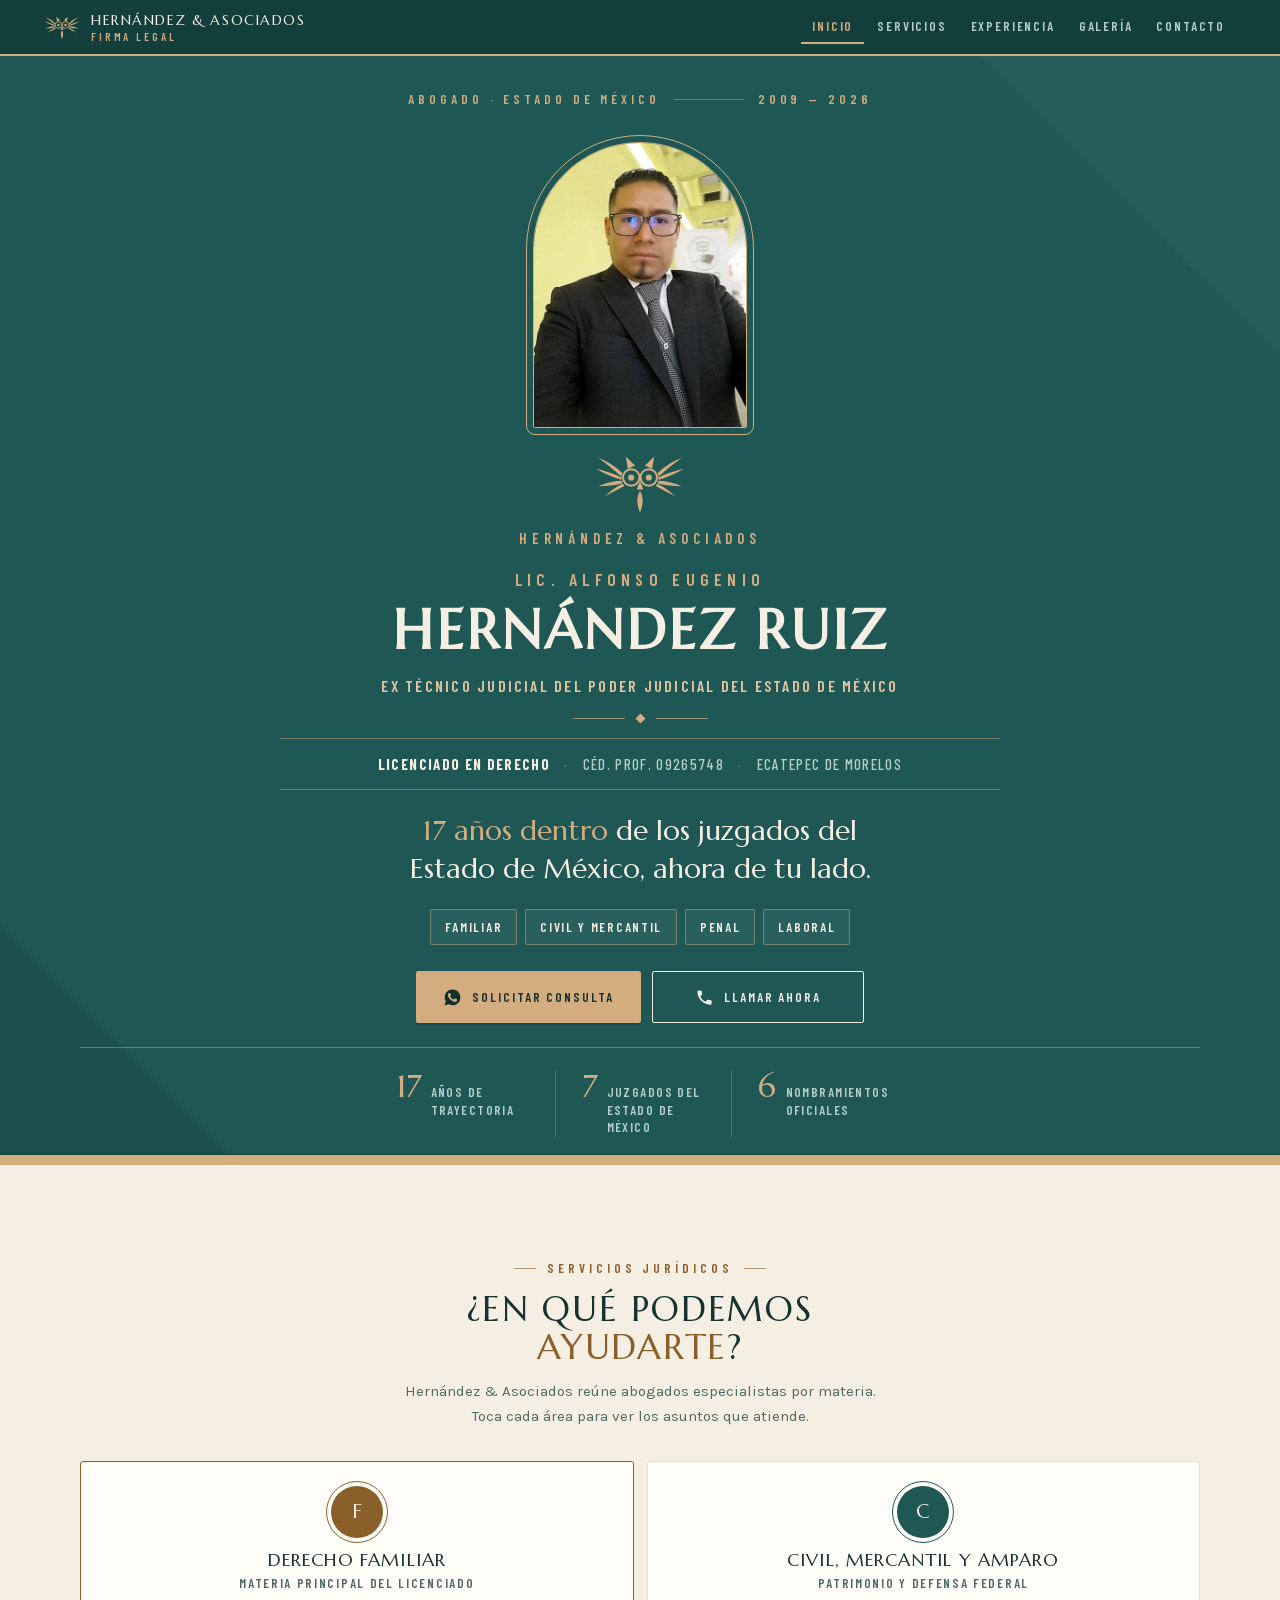
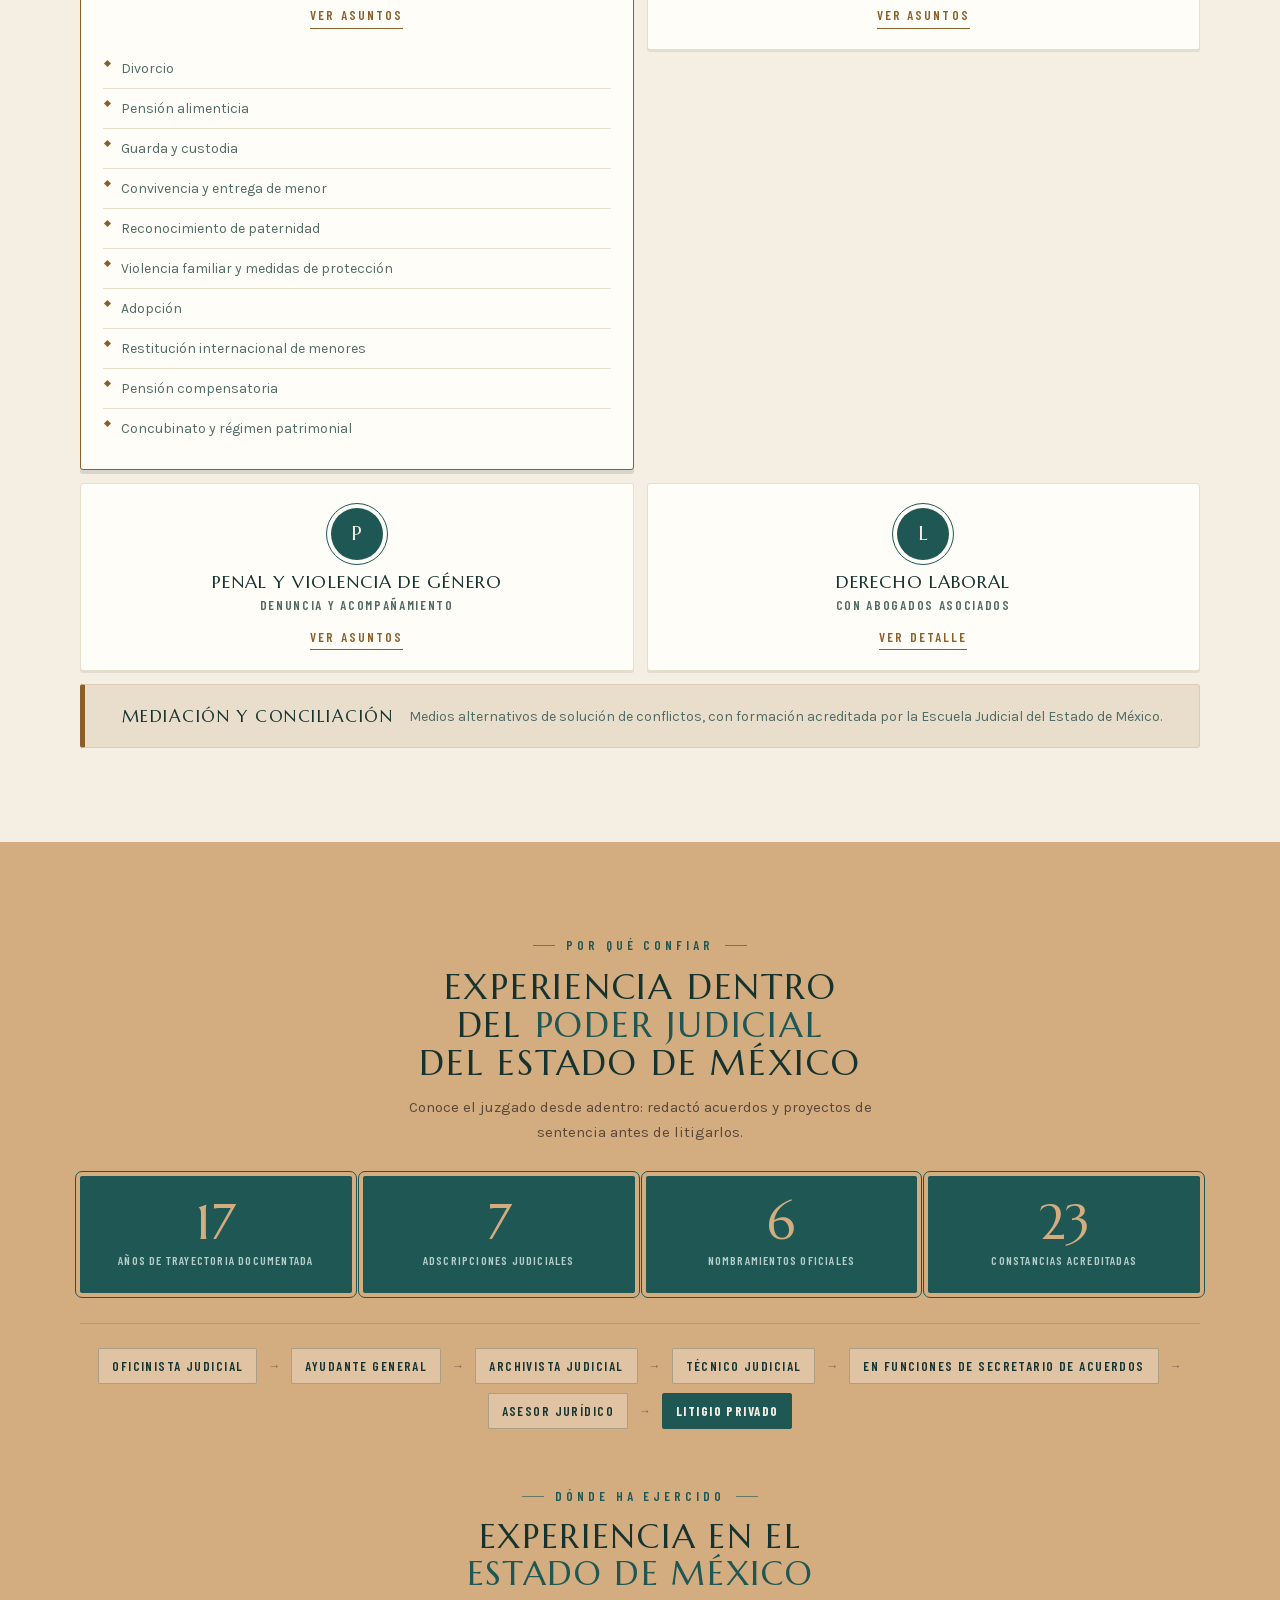
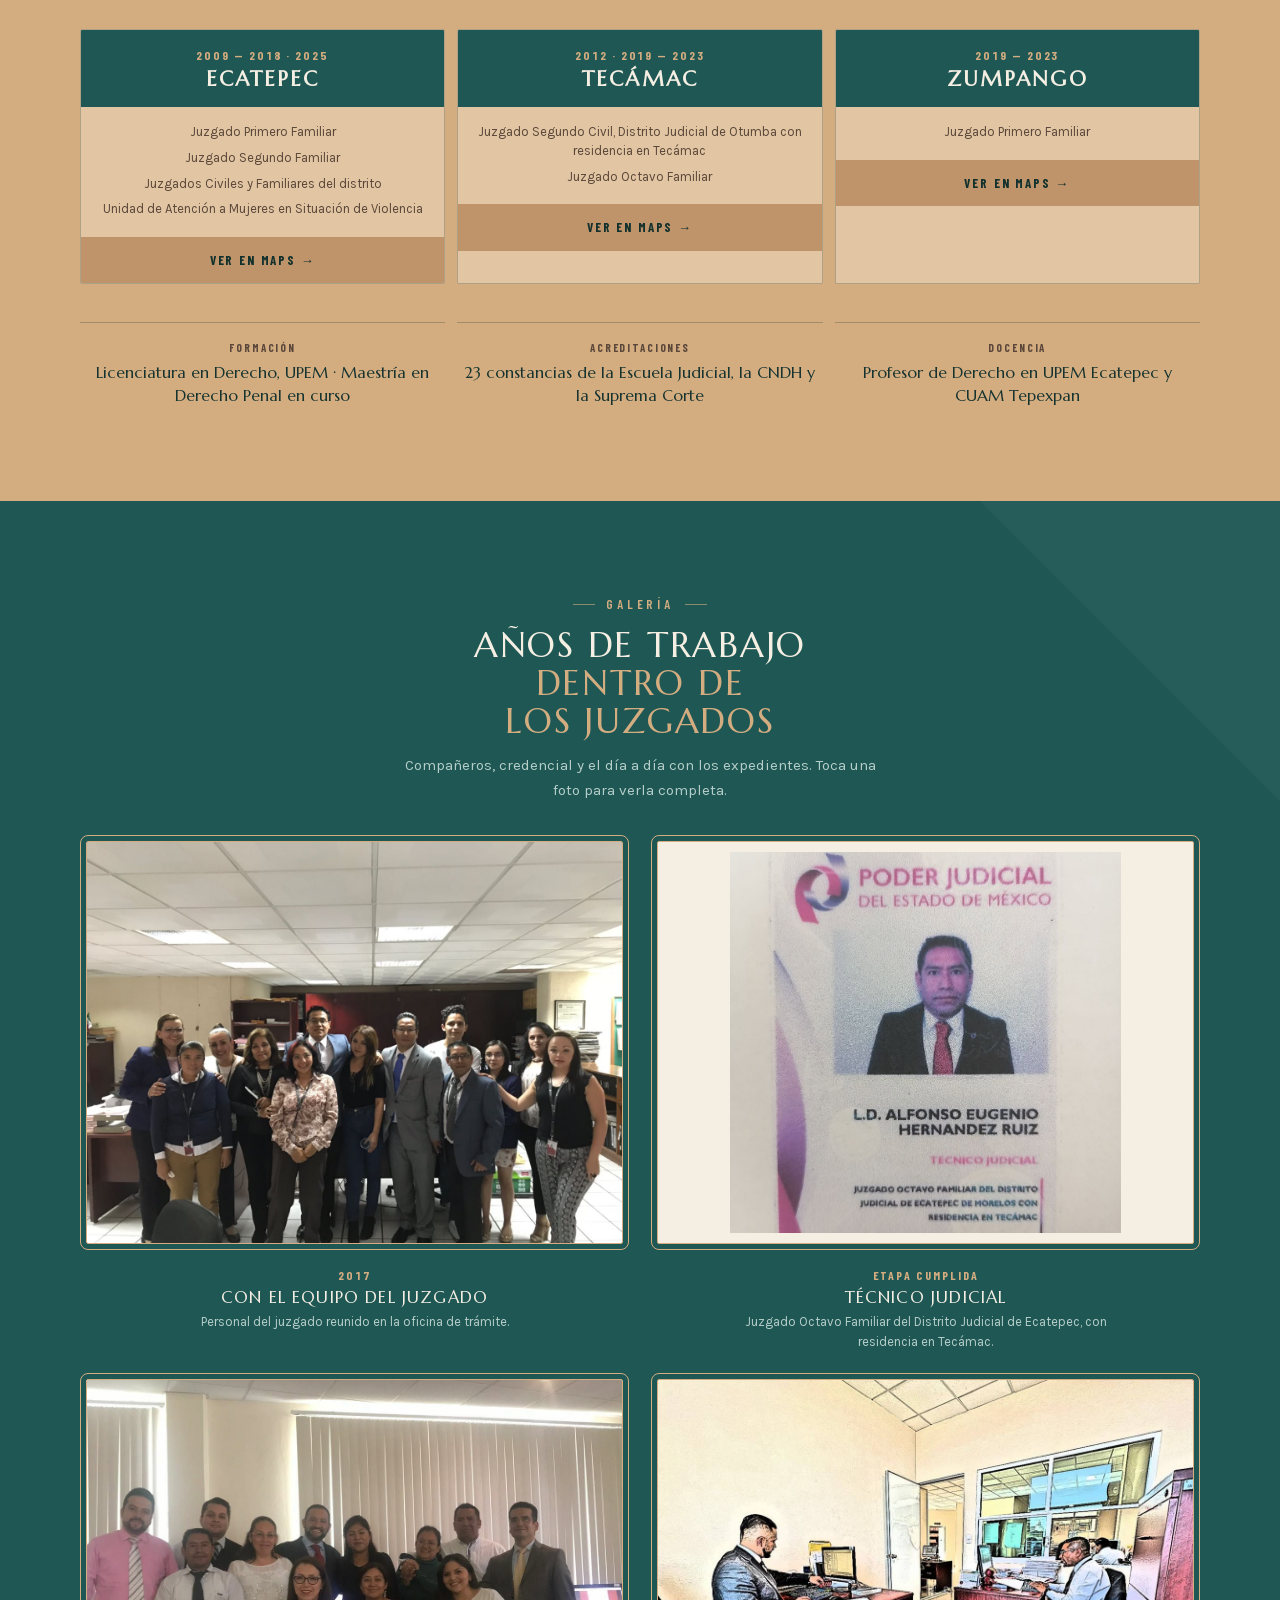
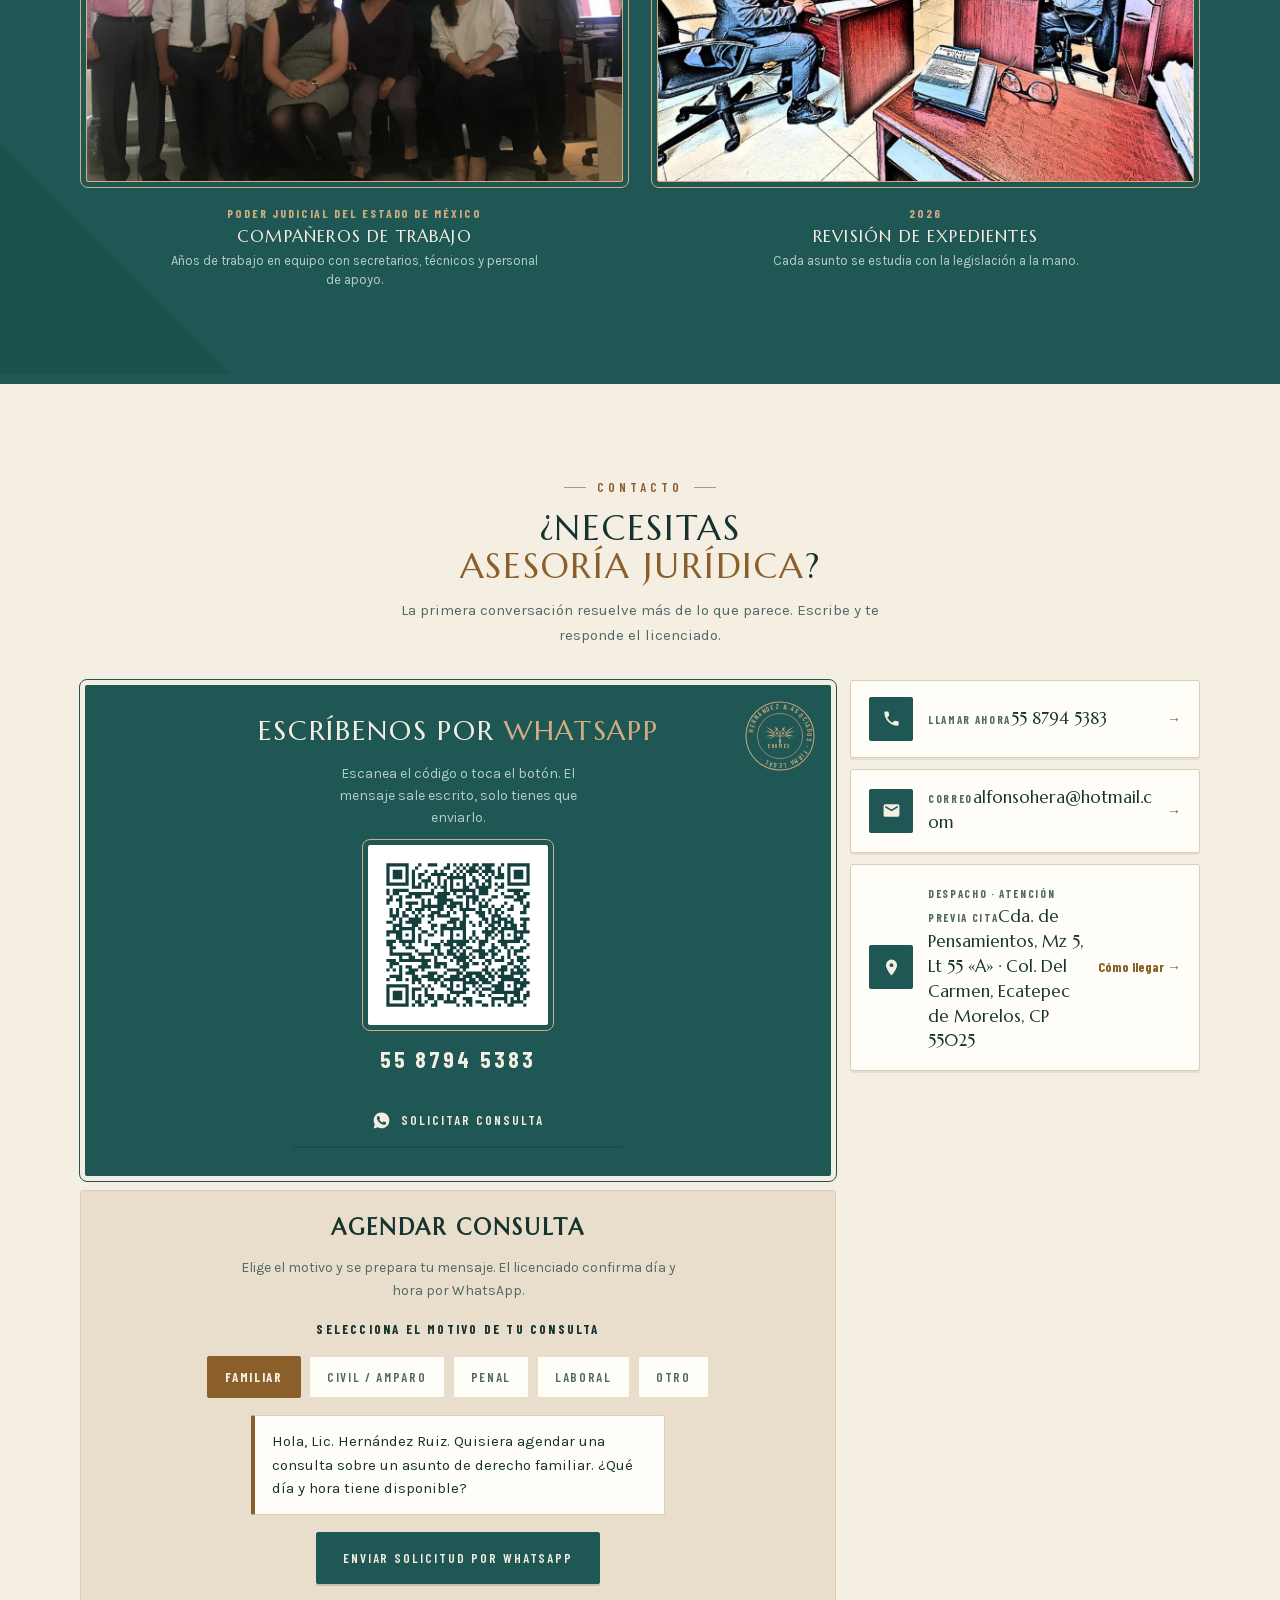
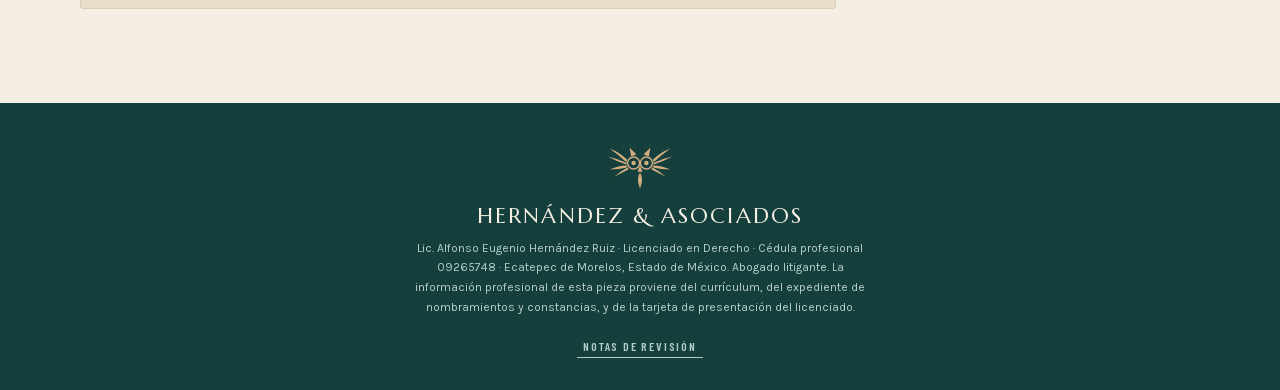
==== index.html @ 7b1c20d2 "Sitio Hernández & Asociados con galería de fotos Co-Authored-By: Claude Opus 5.5 <noreply@anthropic." ====
<!doctype html>
<html lang="es">
<head>
<meta charset="utf-8">
<meta name="viewport" content="width=device-width,initial-scale=1,viewport-fit=cover">
<title>Hernández y Asociados · Firma Legal en Ecatepec, Estado de México</title>
<meta name="description" content="Lic. Alfonso Eugenio Hernández Ruiz, ex técnico judicial del Poder Judicial del Estado de México. 17 años dentro de los juzgados. Derecho familiar, civil, penal y laboral en Ecatepec, Tecámac y Zumpango.">
<link rel="canonical" href="https://hernandezyasociados.pages.dev/">
<meta name="theme-color" content="#143F3C">
<meta name="author" content="Alfonso Eugenio Hernández Ruiz">
<meta name="robots" content="index,follow">

<meta property="og:type" content="website">
<meta property="og:site_name" content="Hernández &amp; Asociados">
<meta property="og:locale" content="es_MX">
<meta property="og:url" content="https://hernandezyasociados.pages.dev/">
<meta property="og:title" content="Hernández y Asociados · Firma Legal en Ecatepec, Estado de México">
<meta property="og:description" content="Lic. Alfonso Eugenio Hernández Ruiz, ex técnico judicial del Poder Judicial del Estado de México. 17 años dentro de los juzgados. Derecho familiar, civil, penal y laboral en Ecatepec, Tecámac y Zumpango.">
<meta property="og:image" content="https://hernandezyasociados.pages.dev/og.jpg">
<meta property="og:image:width" content="1200">
<meta property="og:image:height" content="630">
<meta property="og:image:alt" content="Lic. Alfonso Eugenio Hernández Ruiz — Hernández &amp; Asociados">
<meta name="twitter:card" content="summary_large_image">
<meta name="twitter:title" content="Hernández y Asociados · Firma Legal en Ecatepec, Estado de México">
<meta name="twitter:description" content="Lic. Alfonso Eugenio Hernández Ruiz, ex técnico judicial del Poder Judicial del Estado de México. 17 años dentro de los juzgados. Derecho familiar, civil, penal y laboral en Ecatepec, Tecámac y Zumpango.">
<meta name="twitter:image" content="https://hernandezyasociados.pages.dev/og.jpg">

<link rel="icon" href="favicon.svg" type="image/svg+xml">
<link rel="apple-touch-icon" href="apple-touch-icon.png">

<style>
:root{color-scheme:light;box-sizing:border-box;padding-top:env(safe-area-inset-top,0px);padding-bottom:env(safe-area-inset-bottom,0px)}
html{scroll-padding-top:env(safe-area-inset-top,0px)}
body{margin:0;padding:0;background:#143F3C;color:#F5EEE3}
img{max-width:100%}
[hidden]:not([hidden="until-found"]){display:none!important}
</style>

<script type="application/ld+json">
{
 "@context":"https://schema.org",
 "@type":"LegalService",
 "name":"Hernández & Asociados",
 "alternateName":"Hernández y Asociados Firma Legal",
 "url":"https://hernandezyasociados.pages.dev/",
 "image":"https://hernandezyasociados.pages.dev/og.jpg",
 "description":"Lic. Alfonso Eugenio Hernández Ruiz, ex técnico judicial del Poder Judicial del Estado de México. 17 años dentro de los juzgados. Derecho familiar, civil, penal y laboral en Ecatepec, Tecámac y Zumpango.",
 "telephone":"+525587945383",
 "email":"alfonsohera@hotmail.com",
 "priceRange":"$$",
 "address":{
  "@type":"PostalAddress",
  "streetAddress":"Cda. de Pensamientos, Mz 5, Lt 55 A",
  "addressLocality":"Ecatepec de Morelos",
  "addressRegion":"Estado de México",
  "postalCode":"55025",
  "addressCountry":"MX"
 },
 "areaServed":[
  {"@type":"City","name":"Ecatepec de Morelos"},
  {"@type":"City","name":"Tecámac"},
  {"@type":"City","name":"Zumpango"},
  {"@type":"State","name":"Estado de México"}
 ],
 "knowsAbout":["Derecho familiar","Divorcio","Pensión alimenticia","Guarda y custodia","Violencia familiar","Derecho civil","Amparo","Usucapión","Derecho mercantil","Derecho penal","Derecho laboral","Mediación y conciliación"],
 "founder":{
  "@type":"Person",
  "name":"Alfonso Eugenio Hernández Ruiz",
  "honorificPrefix":"Lic.",
  "jobTitle":"Abogado litigante",
  "identifier":"Cédula profesional 09265748",
  "alumniOf":{"@type":"CollegeOrUniversity","name":"Universidad Privada del Estado de México"}
 }
}
</script>
</head>
<body>
<link rel="stylesheet" href="fonts.css">
<style>
/* ══════════════════════════════════════════════════════════════
   HERNÁNDEZ & ASOCIADOS · FIRMA LEGAL
   Flyer digital — Lic. Alfonso Eugenio Hernández Ruiz

   TEMA PUBLICADO · SELLO
     Papelería: verde firma #1E5754, camello #D3AC80, crema #F5EEE3.
     Marcellus capitular + Barlow Condensed versalitas + Karla lectura.
     Emblema del búho H&A, sello circular, bloques planos, simetría.

   ALTERNATIVA OCULTA · AUREA
     Teal profundo con planos diagonales e hilos de oro, Outfit en
     contraste 200/800. Se abre con ?tema=aurea o desde Notas de revisión.

   Cada .field--* declara sus tokens locales (--on, --rule, --surf,
   --acc, --btn…) y los componentes solo leen esos tokens.
   ══════════════════════════════════════════════════════════════ */

*,*::before,*::after{box-sizing:border-box}
html{scroll-behavior:smooth}
body{margin:0; font-size:16px; line-height:1.55; -webkit-font-smoothing:antialiased; overflow-x:hidden}
h1,h2,h3,h4,p,figure{margin:0}
ul{margin:0; padding:0; list-style:none}
a{color:inherit; text-decoration:none}
button{font:inherit; color:inherit; background:none; border:0; cursor:pointer}
img,svg,canvas{max-width:100%; display:block}
:where(section){scroll-margin-top:78px}
.sprite{position:absolute; width:0; height:0; overflow:hidden}

/* ══ TOKENS · AUREA (alternativa oculta) ═════════════════════ */
:root[data-look="aurea"]{
  --deep:#07242A; --mid:#0C343A; --lift:#10464E;
  --gold:#D9B45C; --gold-hi:#F2D896; --gold-dp:#A17A2C;
  --cream:#F3F7F6; --mute:#9DBDBE;
  --font-d:"Outfit","Helvetica Neue",Arial,sans-serif;
  --font-b:"Outfit","Helvetica Neue",Arial,sans-serif;
  --font-u:"Outfit","Helvetica Neue",Arial,sans-serif;
  --h-case:none; --h-track:-.022em; --h-weight:200; --h-lh:.98;
  --k-track:.24em; --k-weight:600; --k-size:.6875rem;
  --btn-case:none; --btn-track:.01em; --btn-weight:600; --btn-r:999px; --btn-pad:15px 24px;
  --r:4px; --r-lg:6px; --align:start; --ai:flex-start;
  background:#07242A;
}
/* ══ TOKENS · SELLO (publicado) ══════════════════════════════ */
:root[data-look="sello"]{
  --deep:#143F3C; --mid:#1E5754; --lift:#27655F;
  --camel:#D3AC80; --camel-dp:#C0946A; --camel-lt:#E2C6A3;
  --cream:#F5EEE3; --cream-2:#E9DECB; --cream-3:#DCCDB3;
  --ink:#16332F; --ink-2:#4F6A64; --ink-3:#7E948E;
  --gold:#B8894F; --gold-ink:#8A5F2A; --mute:#B6CEC9;
  --font-d:"Marcellus",Georgia,serif;
  --font-b:"Karla","Helvetica Neue",Arial,sans-serif;
  --font-u:"Barlow Condensed","Helvetica Neue",Arial,sans-serif;
  --h-case:uppercase; --h-track:.05em; --h-weight:400; --h-lh:1.08;
  --k-track:.3em; --k-weight:600; --k-size:.8125rem;
  --btn-case:uppercase; --btn-track:.15em; --btn-weight:600; --btn-r:2px; --btn-pad:15px 26px;
  --r:2px; --r-lg:3px; --align:center; --ai:center;
  background:#143F3C;
}
body{font-family:var(--font-b); background:transparent}

/* ══ CAMPOS ══════════════════════════════════════════════════ */
.field{position:relative; padding-inline:var(--pad,22px); overflow:hidden; background:var(--bg); color:var(--on)}
@media (min-width:760px){ .field{--pad:44px} }
.wrap{width:100%; max-width:1120px; margin-inline:auto; position:relative; z-index:2}

[data-look="aurea"] .field--hero,[data-look="aurea"] .field--exp{--bg:var(--mid); --on:var(--cream); --on-2:var(--mute); --rule:rgba(217,180,92,.32); --rule-2:rgba(243,247,246,.13); --surf:rgba(255,255,255,.05); --surf-2:rgba(255,255,255,.08); --acc:var(--gold); --acc-on:var(--deep); --btn:var(--gold); --btn-on:var(--deep)}
[data-look="aurea"] .field--svc,[data-look="aurea"] .field--ct{--bg:var(--deep); --on:var(--cream); --on-2:var(--mute); --rule:rgba(217,180,92,.28); --rule-2:rgba(243,247,246,.12); --surf:rgba(255,255,255,.045); --surf-2:rgba(255,255,255,.075); --acc:var(--gold); --acc-on:var(--deep); --btn:var(--gold); --btn-on:var(--deep)}
[data-look="aurea"] .field--foot{--bg:#061E23; --on:var(--cream); --on-2:var(--mute); --rule:rgba(217,180,92,.24); --rule-2:rgba(243,247,246,.1); --surf:rgba(255,255,255,.04); --surf-2:rgba(255,255,255,.07); --acc:var(--gold); --acc-on:var(--deep); --btn:var(--gold); --btn-on:var(--deep)}

[data-look="sello"] .field--hero{--bg:var(--mid); --on:var(--cream); --on-2:var(--mute); --rule:rgba(211,172,128,.46); --rule-2:rgba(245,238,227,.2); --surf:rgba(255,255,255,.055); --surf-2:rgba(255,255,255,.09); --acc:var(--camel); --acc-on:var(--deep); --btn:var(--camel); --btn-on:#12312D}
[data-look="sello"] .field--svc,[data-look="sello"] .field--ct{--bg:var(--cream); --on:var(--ink); --on-2:var(--ink-2); --rule:var(--cream-3); --rule-2:var(--cream-2); --surf:#FFFDF8; --surf-2:var(--cream-2); --acc:var(--gold-ink); --acc-on:var(--cream); --btn:var(--mid); --btn-on:var(--cream)}
[data-look="sello"] .field--exp{--bg:var(--camel); --on:var(--ink); --on-2:#5A473A; --rule:rgba(22,51,47,.26); --rule-2:rgba(22,51,47,.16); --surf:var(--mid); --surf-2:var(--camel-lt); --acc:var(--mid); --acc-on:var(--cream); --btn:var(--mid); --btn-on:var(--cream)}
[data-look="sello"] .field--foot{--bg:var(--deep); --on:var(--cream); --on-2:var(--mute); --rule:rgba(211,172,128,.36); --rule-2:rgba(245,238,227,.16); --surf:rgba(255,255,255,.05); --surf-2:rgba(255,255,255,.08); --acc:var(--camel); --acc-on:var(--deep); --btn:var(--camel); --btn-on:#12312D}

/* ══ DECORACIÓN ══════════════════════════════════════════════ */
.deco{position:absolute; inset:0; pointer-events:none; z-index:1; overflow:hidden}
[data-look="sello"] .deco--aurea{display:none}
[data-look="aurea"] .deco--sello{display:none}
.deco--aurea .plane{position:absolute; top:-30%; bottom:-30%; transform:skewX(-20deg)}
.deco--aurea .p1{left:-16%; width:46%; background:linear-gradient(120deg,rgba(255,255,255,.055),rgba(255,255,255,0))}
.deco--aurea .p2{left:12%; width:30%; background:linear-gradient(120deg,rgba(0,0,0,.2),rgba(0,0,0,0))}
.deco--aurea .p3{right:-22%; width:40%; background:radial-gradient(60% 60% at 50% 30%,rgba(22,88,95,.55),transparent 70%)}
.deco--aurea .th{position:absolute; top:-30%; bottom:-30%; transform:skewX(-20deg)}
.deco--aurea .t1{left:4%;  width:1px;   background:linear-gradient(180deg,transparent,var(--gold) 28%,var(--gold-hi) 52%,transparent 92%); opacity:.85}
.deco--aurea .t2{left:11%; width:2.5px; background:linear-gradient(180deg,transparent,var(--gold-dp) 20%,var(--gold-hi) 55%,transparent 95%); opacity:.9}
.deco--aurea .t3{left:19%; width:1px;   background:linear-gradient(180deg,transparent,var(--gold) 40%,transparent); opacity:.5}
.deco--aurea .t4{left:31%; width:2px;   background:linear-gradient(180deg,transparent 10%,var(--gold-hi) 48%,var(--gold-dp) 70%,transparent); opacity:.75}
.deco--aurea .t5{left:47%; width:1px;   background:linear-gradient(180deg,transparent 20%,var(--gold) 60%,transparent); opacity:.4}
.deco--aurea .t6{left:63%; width:1.5px; background:linear-gradient(180deg,transparent 5%,var(--gold-hi) 45%,transparent 85%); opacity:.55}
@media (max-width:759px){ .deco--aurea .t5,.deco--aurea .t6{display:none} }
.deco--sello .band{position:absolute; left:0; right:0; bottom:0; height:10px; background:var(--camel)}
.deco--sello .band-2{position:absolute; left:0; right:0; bottom:10px; height:2px; background:rgba(0,0,0,.13)}
.deco--sello .corner{position:absolute; top:0; right:0; width:38%; max-width:300px; aspect-ratio:1; background:rgba(255,255,255,.035); clip-path:polygon(100% 0,100% 100%,0 0)}
.deco--sello .corner-l{position:absolute; bottom:10px; left:0; width:30%; max-width:230px; aspect-ratio:1; background:rgba(0,0,0,.07); clip-path:polygon(0 100%,100% 100%,0 0)}

/* ══ TIPOGRAFÍA ══════════════════════════════════════════════ */
.kicker{font-family:var(--font-u); font-size:var(--k-size); font-weight:var(--k-weight); letter-spacing:var(--k-track); text-transform:uppercase; color:var(--acc); font-variant-numeric:tabular-nums; line-height:1.4}
.num{font-variant-numeric:tabular-nums}
.body{font-size:.9375rem; line-height:1.66; color:var(--on-2)}

/* ══ NAV ═════════════════════════════════════════════════════ */
.nav{position:sticky; top:env(safe-area-inset-top,0px); z-index:70; display:flex; align-items:center; gap:12px; padding:9px 16px; backdrop-filter:blur(18px) saturate(150%)}
@media (min-width:760px){ .nav{padding:10px 44px} }
[data-look="aurea"] .nav{background:rgba(7,36,42,.86); border-bottom:1px solid rgba(217,180,92,.26); color:var(--cream)}
[data-look="sello"] .nav{background:rgba(20,63,60,.94); border-bottom:2px solid var(--camel); color:var(--cream)}
.brand{display:flex; align-items:center; gap:11px; min-width:0; flex:0 0 auto}
.brand .sig{width:36px; height:26px; flex:0 0 auto}
.brand .sig svg{width:100%; height:100%; fill:currentColor}
[data-look="aurea"] .brand .sig{color:var(--gold)}
[data-look="sello"] .brand .sig{color:var(--camel)}
.brand .wd{display:flex; flex-direction:column; line-height:1; min-width:0}
.brand .w1,.brand .w2{white-space:nowrap}
.brand .w2{margin-top:4px}
[data-look="aurea"] .brand .w1{font-family:var(--font-d); font-weight:800; font-size:.8125rem; letter-spacing:.13em; text-transform:uppercase; color:var(--cream)}
[data-look="aurea"] .brand .w2{font-family:"Cormorant Garamond",Georgia,serif; font-size:.75rem; letter-spacing:.3em; text-transform:uppercase; color:var(--gold)}
[data-look="sello"] .brand .w1{font-family:var(--font-d); font-size:.875rem; letter-spacing:.11em; text-transform:uppercase; color:var(--cream)}
[data-look="sello"] .brand .w2{font-family:var(--font-u); font-weight:600; font-size:.6875rem; letter-spacing:.26em; text-transform:uppercase; color:var(--camel)}
.navlinks{display:flex; gap:2px; margin-left:auto; overflow-x:auto; scrollbar-width:none}
.navlinks::-webkit-scrollbar{display:none}
.navlinks a{flex:0 0 auto; padding:6px 11px; white-space:nowrap; transition:.2s}
[data-look="aurea"] .navlinks a{font-size:.75rem; font-weight:500; letter-spacing:.04em; border-radius:999px; color:var(--mute)}
[data-look="aurea"] .navlinks a[aria-current="true"]{background:rgba(217,180,92,.16); color:var(--gold)}
[data-look="sello"] .navlinks a{font-family:var(--font-u); font-size:.8125rem; font-weight:600; letter-spacing:.14em; text-transform:uppercase; color:var(--mute); border-bottom:2px solid transparent}
[data-look="sello"] .navlinks a[aria-current="true"]{color:var(--camel); border-bottom-color:var(--camel)}
@media (max-width:659px){ .navlinks{display:none} }

/* ══ BOTONES ═════════════════════════════════════════════════ */
.cta{display:inline-flex; align-items:center; justify-content:center; gap:10px; font-family:var(--font-u); font-size:.875rem; font-weight:var(--btn-weight); letter-spacing:var(--btn-track); text-transform:var(--btn-case); padding:var(--btn-pad); border-radius:var(--btn-r); background:var(--btn); color:var(--btn-on); border:1px solid var(--btn); transition:transform .16s cubic-bezier(.2,.7,.3,1), filter .2s, box-shadow .2s, background .2s, color .2s}
[data-look="aurea"] .cta{background:linear-gradient(105deg,var(--gold-dp),var(--gold) 38%,var(--gold-hi) 62%,var(--gold) 100%); border-color:transparent; box-shadow:0 12px 30px -16px rgba(217,180,92,.85); font-size:.9375rem}
[data-look="aurea"] .cta:hover{filter:brightness(1.07); transform:translateY(-2px)}
[data-look="sello"] .cta{box-shadow:0 2px 0 0 rgba(0,0,0,.14); font-size:.8125rem}
[data-look="sello"] .cta:hover{transform:translateY(-2px); box-shadow:0 6px 0 -1px rgba(0,0,0,.18)}
.cta:active{transform:translateY(0)}
.cta svg{width:19px; height:19px; fill:currentColor; flex:0 0 auto}
.cta--line{background:transparent; color:var(--on); border-color:var(--rule)}
[data-look="aurea"] .cta--line{box-shadow:none; border-color:rgba(217,180,92,.55)}
[data-look="aurea"] .cta--line:hover{background:rgba(217,180,92,.12); border-color:var(--gold); color:var(--gold-hi); filter:none}
[data-look="sello"] .cta--line{box-shadow:none; border-color:var(--on); color:var(--on)}
[data-look="sello"] .cta--line:hover{background:var(--on); color:var(--bg); box-shadow:none}
.cta--wide{width:100%}

/* ══ HERO ════════════════════════════════════════════════════ */
.hero{padding-block:34px 0; min-height:min(90svh,900px); display:flex; flex-direction:column}
.hero .wrap{display:flex; flex-direction:column; gap:24px; flex:1}
.hero-top{display:flex; align-items:center; gap:14px}
.hero-top .rule{flex:1; height:1px; background:var(--rule)}
[data-look="sello"] .hero-top{justify-content:center}
[data-look="sello"] .hero-top .rule{max-width:70px}

.hero-main{display:grid; gap:28px; align-items:center; animation:rise .6s cubic-bezier(.2,.7,.3,1) both}
@keyframes rise{from{transform:translateY(18px)}to{transform:none}}
[data-look="aurea"] .hero-main{text-align:left}
@media (min-width:920px){ [data-look="aurea"] .hero-main{grid-template-columns:minmax(0,1.2fr) 290px; gap:56px} }
[data-look="sello"] .hero-main{text-align:center; justify-items:center; max-width:720px; margin-inline:auto; gap:0}
[data-look="sello"] .hero-id{order:2}
[data-look="sello"] .photo{order:1}

/* emblema del búho */
.mark{display:flex; align-items:center; justify-content:var(--align); gap:12px}
.mark .owl{color:var(--acc)}
[data-look="aurea"] .mark .owl svg{width:74px}
[data-look="sello"] .mark .owl svg{width:88px}
.mark .owl svg{height:auto; fill:currentColor}
.mark .ln{width:40px; height:1px; background:linear-gradient(90deg,transparent,var(--acc))}
[data-look="sello"] .mark .ln{display:none}

.firmline{font-family:var(--font-u); font-weight:600; text-transform:uppercase; color:var(--acc); margin-top:12px; text-align:var(--align)}
[data-look="aurea"] .firmline{font-size:.75rem; letter-spacing:.26em}
[data-look="sello"] .firmline{font-size:.9375rem; letter-spacing:.32em}

h1{margin:0}
h1 .n1,h1 .n2{display:block}
[data-look="aurea"] h1{font-family:var(--font-d); line-height:.92; margin-top:14px}
[data-look="aurea"] h1 .n1{font-weight:200; font-size:clamp(1.9rem,7.4vw,3rem); letter-spacing:-.01em; color:var(--cream)}
[data-look="aurea"] h1 .n2{font-weight:800; font-size:clamp(2.4rem,10.2vw,4.4rem); letter-spacing:-.028em; text-transform:uppercase; color:var(--gold); margin-top:2px}
[data-look="sello"] h1{margin-top:16px}
[data-look="sello"] h1 .n1{font-family:var(--font-u); font-weight:600; font-size:clamp(.9rem,3.4vw,1.1rem); letter-spacing:.3em; text-transform:uppercase; color:var(--camel)}
[data-look="sello"] h1 .n2{font-family:var(--font-d); font-size:clamp(1.95rem,8vw,3.4rem); letter-spacing:.055em; text-transform:uppercase; line-height:1.06; color:var(--cream); margin-top:9px}

.rank{font-family:var(--font-u); color:var(--on); margin-top:14px; text-wrap:balance}
[data-look="aurea"] .rank{font-size:.9375rem; font-weight:400; letter-spacing:.02em; color:var(--mute)}
[data-look="sello"] .rank{font-size:1rem; font-weight:600; letter-spacing:.14em; text-transform:uppercase; color:var(--camel-lt)}

.ornament{display:none}
[data-look="sello"] .ornament{display:flex; align-items:center; justify-content:center; gap:12px; margin-top:16px; color:var(--camel)}
[data-look="sello"] .ornament .ln{width:52px; height:1px; background:currentColor; opacity:.7}
[data-look="sello"] .ornament .dm{width:7px; height:7px; background:currentColor; transform:rotate(45deg)}

.idline{display:flex; flex-wrap:wrap; align-items:center; gap:7px 14px; margin-top:16px; padding-top:14px; border-top:1px solid var(--rule-2); font-size:.875rem; color:var(--on-2); justify-content:var(--ai)}
[data-look="sello"] .idline{font-family:var(--font-u); font-size:.9375rem; letter-spacing:.09em; text-transform:uppercase; border-top-color:var(--rule); border-bottom:1px solid var(--rule); padding-bottom:13px}
.idline b{color:var(--on); font-weight:700}
.idline .sep{opacity:.45}

.claim{margin-top:22px; text-wrap:balance}
[data-look="aurea"] .claim{font-family:var(--font-d); font-weight:200; font-size:clamp(1.45rem,5.4vw,2.15rem); line-height:1.22; color:var(--cream)}
[data-look="aurea"] .claim .hi{font-family:"Cormorant Garamond",Georgia,serif; font-style:italic; font-weight:500; color:var(--gold-hi)}
[data-look="sello"] .claim{font-family:var(--font-d); font-size:clamp(1.25rem,4.7vw,1.75rem); line-height:1.38; color:var(--cream)}
[data-look="sello"] .claim .hi{color:var(--camel)}

.areas{display:flex; flex-wrap:wrap; gap:8px; margin-top:20px; justify-content:var(--ai)}
.areas span{font-family:var(--font-u); font-size:.8125rem; padding:7px 14px; color:var(--on)}
[data-look="aurea"] .areas span{border:1px solid var(--rule); border-radius:999px}
[data-look="sello"] .areas span{border:1px solid var(--rule); border-radius:2px; font-weight:600; letter-spacing:.13em; text-transform:uppercase; background:rgba(255,255,255,.05)}
.hero-cta{display:flex; flex-wrap:wrap; gap:11px; margin-top:26px; justify-content:var(--ai)}
.hero-cta .cta{flex:1 1 215px}
[data-look="sello"] .hero-cta .cta{flex:0 1 auto; min-width:212px}

/* retrato */
.photo{position:relative; overflow:hidden; padding:0}
.photo img{width:100%; height:100%; object-fit:cover; object-position:50% 12%}
[data-look="aurea"] .photo{aspect-ratio:3/4; max-width:290px; width:100%; border:1px solid var(--rule); border-radius:var(--r-lg)}
[data-look="aurea"] .photo .corners{position:absolute; inset:9px; z-index:2}
[data-look="aurea"] .photo .corners::before,[data-look="aurea"] .photo .corners::after{content:""; position:absolute; width:24px; height:24px; border:1px solid var(--gold)}
[data-look="aurea"] .photo .corners::before{top:0; left:0; border-right:0; border-bottom:0}
[data-look="aurea"] .photo .corners::after{bottom:0; right:0; border-left:0; border-top:0}
[data-look="sello"] .photo{width:214px; aspect-ratio:3/4; border-radius:107px 107px 2px 2px; border:1px solid var(--camel); outline:1px solid var(--camel); outline-offset:6px; margin:10px auto 22px}
[data-look="sello"] .photo .corners{display:none}

.strip{margin-top:auto; padding:22px 0 28px; border-top:1px solid var(--rule); display:flex; flex-wrap:wrap; gap:14px 26px; justify-content:var(--ai); align-items:baseline}
.strip .u{display:flex; align-items:baseline; gap:10px}
.strip .n{font-family:var(--font-d); color:var(--acc); line-height:1}
[data-look="aurea"] .strip .n{font-weight:200; font-size:2.3rem}
[data-look="sello"] .strip .n{font-size:2rem}
.strip .l{font-family:var(--font-u); font-size:.75rem; color:var(--on-2); line-height:1.35; max-width:14ch}
[data-look="sello"] .strip .l{font-weight:600; letter-spacing:.11em; text-transform:uppercase; font-size:.8125rem}
.strip .bar{width:1px; align-self:stretch; background:var(--rule-2)}
@media (max-width:559px){ .strip .bar{display:none} }

/* ══ SECCIONES ═══════════════════════════════════════════════ */
.sec{padding-block:66px}
@media (min-width:900px){ .sec{padding-block:94px} }
.sec-top{display:flex; flex-direction:column; gap:13px; margin-bottom:32px; text-align:var(--align); align-items:var(--ai)}
[data-look="aurea"] .sec-top{max-width:34ch}
[data-look="sello"] .sec-top{max-width:48ch; margin-inline:auto}
.sec-top h2{font-family:var(--font-d); font-weight:var(--h-weight); letter-spacing:var(--h-track); line-height:var(--h-lh); text-transform:var(--h-case); text-wrap:balance; color:var(--on)}
[data-look="aurea"] .sec-top h2{font-size:clamp(1.9rem,7.2vw,2.8rem)}
[data-look="aurea"] .sec-top h2 b{font-weight:800; color:var(--gold)}
[data-look="sello"] .sec-top h2{font-size:clamp(1.5rem,5.4vw,2.2rem)}
[data-look="sello"] .sec-top h2 b{font-weight:400; color:var(--acc)}
.sec-top .kicker{display:flex; align-items:center; gap:11px}
[data-look="aurea"] .sec-top .kicker::before{content:""; width:26px; height:1px; background:var(--acc)}
[data-look="sello"] .sec-top .kicker::before,[data-look="sello"] .sec-top .kicker::after{content:""; width:22px; height:1px; background:var(--acc); opacity:.6}

/* ══ SERVICIOS ═══════════════════════════════════════════════ */
.cards{display:grid; gap:13px}
@media (min-width:680px){ .cards{grid-template-columns:repeat(2,minmax(0,1fr)); align-items:start} }
.card{background:var(--surf); border:1px solid var(--rule-2); border-radius:var(--r-lg); overflow:hidden; transition:border-color .22s, transform .22s, box-shadow .22s}
.card:hover{border-color:var(--acc); transform:translateY(-3px)}
.card.is-open{border-color:var(--acc)}
[data-look="sello"] .card{box-shadow:0 2px 0 0 rgba(22,51,47,.09)}
[data-look="sello"] .card.is-open{box-shadow:0 4px 0 0 rgba(22,51,47,.13)}
.card--pend{background:transparent; border-style:dashed}
.card .head{width:100%; text-align:left; padding:20px 19px}
[data-look="aurea"] .card .head{display:grid; grid-template-columns:38px 1fr 28px; gap:14px; align-items:center}
[data-look="sello"] .card .head{display:flex; flex-direction:column; align-items:center; text-align:center; gap:11px; padding:24px 19px 20px}
.card .gl{display:grid; place-items:center; flex:0 0 auto}
[data-look="aurea"] .card .gl{width:38px; height:38px; border:1px solid var(--acc); color:var(--acc); font-family:var(--font-d); font-weight:300; font-size:1rem; transform:rotate(45deg)}
[data-look="aurea"] .card .gl span{transform:rotate(-45deg)}
[data-look="aurea"] .card.is-open .gl{background:var(--acc); color:var(--acc-on)}
[data-look="sello"] .card .gl{width:52px; height:52px; border-radius:50%; background:var(--mid); color:var(--cream); font-family:var(--font-d); font-size:1.25rem; outline:1px solid var(--mid); outline-offset:4px}
[data-look="sello"] .card.is-open .gl{background:var(--gold-ink); outline-color:var(--gold-ink)}
[data-look="sello"] .card--pend .gl{background:transparent; color:var(--ink-2); border:1px dashed var(--ink-3); outline-color:transparent}
.card .ttl{color:var(--on); display:block}
[data-look="aurea"] .card .ttl{font-family:var(--font-d); font-weight:400; font-size:1.0625rem; line-height:1.25}
[data-look="sello"] .card .ttl{font-family:var(--font-d); font-size:1.125rem; line-height:1.24; letter-spacing:.06em; text-transform:uppercase}
.card .sub{display:block; margin-top:4px; color:var(--on-2); font-family:var(--font-u)}
[data-look="aurea"] .card .sub{font-size:.75rem}
[data-look="sello"] .card .sub{font-size:.8125rem; font-weight:600; letter-spacing:.13em; text-transform:uppercase}
.card .pm{width:28px; height:28px; border-radius:50%; border:1px solid var(--rule-2); display:grid; place-items:center; position:relative; transition:.25s}
.card .pm::before,.card .pm::after{content:""; position:absolute; background:var(--on-2); border-radius:1px; transition:transform .3s cubic-bezier(.2,.7,.3,1)}
.card .pm::before{width:11px; height:1.5px}
.card .pm::after{width:1.5px; height:11px}
.card.is-open .pm{background:var(--acc); border-color:var(--acc)}
.card.is-open .pm::before,.card.is-open .pm::after{background:var(--acc-on)}
.card.is-open .pm::after{transform:rotate(90deg)}
[data-look="sello"] .card .pm{display:none}
.card .more{font-family:var(--font-u); font-size:.8125rem; font-weight:600; letter-spacing:.16em; text-transform:uppercase; color:var(--acc); border-bottom:1px solid currentColor; padding-bottom:2px; margin-top:3px}
[data-look="aurea"] .card .more{display:none}
.card .bd{display:grid; grid-template-rows:0fr; transition:grid-template-rows .34s cubic-bezier(.2,.7,.3,1)}
.card.is-open .bd{grid-template-rows:1fr}
.card .bd > div{overflow:hidden}
.card .bd ul{padding:0 19px 21px; display:flex; flex-direction:column}
[data-look="sello"] .card .bd ul{padding-inline:22px}
.card .bd li{font-size:.875rem; color:var(--on-2); line-height:1.5; padding:9px 0 9px 18px; position:relative; border-top:1px solid var(--rule-2); text-align:left}
.card .bd li:first-child{border-top:0}
[data-look="aurea"] .card .bd li::before{content:""; position:absolute; left:2px; top:.95em; width:7px; height:1px; background:var(--acc)}
[data-look="sello"] .card .bd li::before{content:""; position:absolute; left:2px; top:.86em; width:5px; height:5px; background:var(--acc); transform:rotate(45deg)}
.card .bd li.plain{padding-left:0}
.card .bd li.plain::before{display:none}
.masc{margin-top:13px; padding:18px 20px; display:flex; flex-wrap:wrap; align-items:center; gap:8px 16px; border-radius:var(--r-lg)}
[data-look="aurea"] .masc{border:1px solid var(--rule)}
[data-look="sello"] .masc{border:1px solid var(--rule); border-left:5px solid var(--acc); background:var(--surf-2); justify-content:center; text-align:center}
.masc .t{font-family:var(--font-d); font-size:1rem; color:var(--on)}
[data-look="sello"] .masc .t{letter-spacing:.09em; text-transform:uppercase; font-size:1.0625rem}
.masc .v{font-size:.875rem; color:var(--on-2); line-height:1.5}

/* ══ EXPERIENCIA ═════════════════════════════════════════════ */
.figs{display:grid; grid-template-columns:repeat(2,minmax(0,1fr)); gap:1px}
@media (min-width:780px){ .figs{grid-template-columns:repeat(4,minmax(0,1fr))} }
[data-look="aurea"] .figs{background:var(--rule-2); border:1px solid var(--rule-2); border-radius:var(--r-lg); overflow:hidden}
[data-look="aurea"] .figs div{background:var(--deep); padding:24px 18px}
[data-look="sello"] .figs{gap:11px; background:transparent}
[data-look="sello"] .figs div{background:var(--surf); color:var(--cream); padding:24px 16px; border-radius:2px; outline:1px solid var(--surf); outline-offset:4px}
.figs div{display:flex; flex-direction:column; gap:7px; align-items:var(--ai); text-align:var(--align)}
.figs .n{font-family:var(--font-d); line-height:.9; color:var(--acc)}
[data-look="aurea"] .figs .n{font-weight:200; font-size:clamp(2.7rem,9vw,3.6rem)}
[data-look="sello"] .figs .n{font-size:clamp(2.4rem,8vw,3.1rem); color:var(--camel)}
.figs .l{font-family:var(--font-u); font-size:.8125rem; line-height:1.4; color:var(--on-2)}
[data-look="sello"] .figs .l{color:var(--mute); font-weight:600; letter-spacing:.1em; text-transform:uppercase; font-size:.75rem}
.path{display:flex; flex-wrap:wrap; align-items:center; gap:9px 11px; margin-top:30px; padding-top:24px; border-top:1px solid var(--rule-2); justify-content:var(--ai)}
.path .st{font-family:var(--font-u); font-size:.8125rem; color:var(--on); padding:7px 13px}
[data-look="aurea"] .path .st{border:1px solid var(--rule-2); border-radius:999px}
[data-look="sello"] .path .st{border:1px solid var(--rule); border-radius:2px; font-weight:600; letter-spacing:.11em; text-transform:uppercase; background:rgba(255,255,255,.28)}
.path .st.now{background:var(--acc); border-color:var(--acc); color:var(--acc-on); font-weight:700}
.path .ar{color:var(--on-2); font-size:.75rem; opacity:.7}
.plazas{display:grid; gap:12px; margin-top:38px}
@media (min-width:780px){ .plazas{grid-template-columns:repeat(3,minmax(0,1fr))} }
.plaza{display:flex; flex-direction:column; gap:12px; transition:.22s}
[data-look="aurea"] .plaza{border:1px solid var(--rule-2); border-top:2px solid var(--acc); border-radius:0 0 var(--r-lg) var(--r-lg); padding:20px; background:var(--surf)}
[data-look="aurea"] .plaza:hover{background:var(--surf-2)}
[data-look="sello"] .plaza{background:var(--surf-2); border:1px solid var(--rule); border-radius:2px; padding:0; overflow:hidden; text-align:center; align-items:center; gap:0}
[data-look="sello"] .plaza:hover{transform:translateY(-3px); box-shadow:0 8px 0 -2px rgba(22,51,47,.16)}
.plaza .hd{display:flex; flex-direction:column; gap:6px; align-items:var(--ai)}
[data-look="sello"] .plaza .hd{background:var(--mid); color:var(--cream); width:100%; padding:16px 14px; gap:4px}
.plaza .yr{font-family:var(--font-u); font-size:.6875rem; font-weight:700; letter-spacing:.16em; text-transform:uppercase; color:var(--acc); font-variant-numeric:tabular-nums}
[data-look="sello"] .plaza .yr{color:var(--camel); font-size:.75rem}
.plaza h3{font-family:var(--font-d); color:var(--on); line-height:1.08}
[data-look="aurea"] .plaza h3{font-weight:300; font-size:1.5rem}
[data-look="sello"] .plaza h3{font-size:1.3rem; letter-spacing:.1em; text-transform:uppercase; color:var(--cream)}
.plaza ul{display:flex; flex-direction:column; gap:7px}
[data-look="sello"] .plaza ul{padding:16px 16px 6px}
.plaza li{font-size:.8125rem; color:var(--on-2); line-height:1.45; position:relative}
[data-look="aurea"] .plaza li{padding-left:14px}
[data-look="aurea"] .plaza li::before{content:""; position:absolute; left:0; top:.68em; width:6px; height:1px; background:var(--on-2); opacity:.6}
.plaza .go{font-family:var(--font-u); font-size:.8125rem; font-weight:700; color:var(--on); display:inline-flex; align-items:center; gap:7px; transition:.2s; margin-top:auto}
[data-look="aurea"] .plaza .go{border-bottom:1px solid var(--rule); padding:6px 0 3px; align-self:flex-start}
[data-look="aurea"] .plaza .go:hover{color:var(--gold); border-bottom-color:var(--gold); gap:11px}
[data-look="sello"] .plaza .go{letter-spacing:.14em; text-transform:uppercase; background:var(--camel-dp); color:#12312D; width:100%; justify-content:center; padding:13px 14px; margin-top:12px}
[data-look="sello"] .plaza .go:hover{background:var(--mid); color:var(--cream)}
.cred{display:grid; gap:12px; margin-top:38px}
@media (min-width:780px){ .cred{grid-template-columns:repeat(3,minmax(0,1fr))} }
.cred div{display:flex; flex-direction:column; gap:5px; align-items:var(--ai); text-align:var(--align)}
[data-look="aurea"] .cred div{border-left:2px solid var(--acc); padding:4px 0 4px 16px}
[data-look="sello"] .cred div{border-top:1px solid var(--rule); padding:16px 6px 0}
.cred .k{font-family:var(--font-u); font-size:.6875rem; font-weight:700; letter-spacing:.17em; text-transform:uppercase; color:var(--on-2)}
.cred .v{font-size:.9375rem; font-weight:600; color:var(--on); line-height:1.42}
[data-look="sello"] .cred .v{font-family:var(--font-d); font-weight:400; font-size:1rem}

/* ══ GALERÍA ═════════════════════════════════════════════════ */
[data-look="aurea"] .field--gal{--bg:var(--deep); --on:var(--cream); --on-2:var(--mute); --rule:rgba(217,180,92,.3); --rule-2:rgba(243,247,246,.12); --surf:rgba(255,255,255,.05); --acc:var(--gold); --acc-on:var(--deep)}
[data-look="sello"] .field--gal{--bg:var(--mid); --on:var(--cream); --on-2:var(--mute); --rule:rgba(211,172,128,.46); --rule-2:rgba(245,238,227,.2); --surf:#F5EEE3; --acc:var(--camel); --acc-on:#12312D}
.gal{display:grid; gap:16px}
@media (min-width:760px){ .gal{grid-template-columns:repeat(2,minmax(0,1fr)); gap:22px} }
.ph{display:flex; flex-direction:column; gap:12px}
.ph button{display:block; width:100%; padding:0; position:relative; overflow:hidden; aspect-ratio:4/3; background:var(--surf); cursor:zoom-in}
[data-look="aurea"] .ph button{border:1px solid var(--rule); border-radius:var(--r-lg)}
[data-look="sello"] .ph button{border:1px solid var(--camel); outline:1px solid var(--camel); outline-offset:5px; border-radius:2px; margin:6px; width:calc(100% - 12px)}
[data-look="sello"] .ph{gap:16px}
.ph img{width:100%; height:100%; object-fit:cover; transition:transform .5s cubic-bezier(.2,.7,.3,1)}
.ph button:hover img{transform:scale(1.035)}
.ph--doc img{object-fit:contain; padding:10px}
.ph figcaption{display:flex; flex-direction:column; gap:4px; text-align:var(--align); align-items:var(--ai)}
.ph .yr{font-family:var(--font-u); font-size:.75rem; font-weight:700; letter-spacing:.16em; text-transform:uppercase; color:var(--acc); font-variant-numeric:tabular-nums}
.ph .t{font-family:var(--font-d); color:var(--on); line-height:1.2}
[data-look="aurea"] .ph .t{font-weight:300; font-size:1.2rem}
[data-look="sello"] .ph .t{font-size:1.05rem; letter-spacing:.07em; text-transform:uppercase}
.ph .d{font-size:.8125rem; color:var(--on-2); line-height:1.5; max-width:46ch}

/* visor */
.lb{padding:0; border:0; background:transparent; width:100%; height:100%; max-width:100%; max-height:100%; color:#F5EEE3}
.lb::backdrop{background:rgba(4,20,18,.92)}
.lb .in{position:absolute; inset:0; display:flex; flex-direction:column; align-items:center; justify-content:center; gap:14px; padding:calc(58px + env(safe-area-inset-top,0px)) 16px calc(24px + env(safe-area-inset-bottom,0px))}
.lb img{max-width:min(1200px,100%); max-height:calc(100% - 70px); object-fit:contain; border:1px solid rgba(211,172,128,.6)}
.lb .cap{font-family:var(--font-u); font-size:.875rem; font-weight:600; letter-spacing:.1em; text-transform:uppercase; text-align:center; max-width:60ch; color:#E2C6A3}
.lb .ctl{position:absolute; width:44px; height:44px; display:grid; place-items:center; border:1px solid rgba(211,172,128,.6); border-radius:var(--btn-r); background:rgba(20,63,60,.7); color:#F5EEE3; font-size:1.3rem}
.lb .ctl:hover{background:#D3AC80; color:#12312D}
.lb .cl{top:calc(12px + env(safe-area-inset-top,0px)); right:12px}
.lb .pv{left:12px; top:50%; transform:translateY(-50%)}
.lb .nx{right:12px; top:50%; transform:translateY(-50%)}
@media (max-width:759px){ .lb .pv,.lb .nx{top:auto; bottom:calc(14px + env(safe-area-inset-bottom,0px)); transform:none} .lb .in{padding-bottom:calc(72px + env(safe-area-inset-bottom,0px))} }

/* ══ CONTACTO ════════════════════════════════════════════════ */
.ct{display:grid; gap:14px}
@media (min-width:920px){ .ct{grid-template-columns:minmax(0,1fr) 350px; align-items:start} }
.wa{position:relative; overflow:hidden; display:flex; flex-direction:column; align-items:center; text-align:center; gap:17px; padding:30px 22px}
[data-look="aurea"] .wa{background:linear-gradient(150deg,var(--mid),var(--deep)); border:1px solid var(--rule); border-radius:var(--r-lg)}
[data-look="sello"] .wa{background:var(--mid); border-radius:2px; color:var(--cream); outline:1px solid var(--mid); outline-offset:5px; margin:5px}
.wa .ttl{font-family:var(--font-d); line-height:1.12; text-wrap:balance; color:var(--cream)}
[data-look="aurea"] .wa .ttl{font-weight:200; font-size:clamp(1.55rem,5.6vw,2.1rem)}
[data-look="aurea"] .wa .ttl b{font-weight:600; color:var(--gold)}
[data-look="sello"] .wa .ttl{font-size:clamp(1.35rem,4.8vw,1.75rem); letter-spacing:.06em; text-transform:uppercase}
[data-look="sello"] .wa .ttl b{font-weight:400; color:var(--camel)}
.wa .sub{font-size:.875rem; max-width:32ch; line-height:1.55; color:var(--mute)}
.wa .phone{font-family:var(--font-u); font-size:1.4rem; font-weight:700; letter-spacing:.06em; color:var(--cream)}
[data-look="sello"] .wa .phone{letter-spacing:.14em}
.wa .cta{width:100%; max-width:330px}
.wa .seal{position:absolute; top:14px; right:14px; width:74px; height:74px; opacity:.92; color:var(--camel)}
[data-look="aurea"] .wa .seal{display:none}
.wa .seal svg{width:100%; height:100%; fill:currentColor}
.qr{width:180px; height:180px; background:#FFFFFF; padding:12px; display:grid; place-items:center; transition:transform .25s cubic-bezier(.2,.7,.3,1)}
[data-look="aurea"] .qr{border-radius:6px; border:1px solid var(--gold); box-shadow:0 0 0 4px rgba(217,180,92,.14)}
[data-look="sello"] .qr{border-radius:2px; outline:1px solid var(--camel); outline-offset:5px}
.qr:hover{transform:scale(1.04)}
.qr canvas,.qr img{width:100%!important; height:100%!important}
.qr .fb{font-size:.6875rem; color:#425c58; text-align:center; line-height:1.4; font-weight:600}
.tiles{display:grid; gap:11px}
.tile{display:grid; grid-template-columns:44px 1fr auto; gap:15px; align-items:center; padding:16px 18px; background:var(--surf); border:1px solid var(--rule-2); border-radius:var(--r-lg); transition:.22s}
[data-look="sello"] .tile{border-color:var(--rule); box-shadow:0 2px 0 0 rgba(22,51,47,.08)}
a.tile:hover{border-color:var(--acc); transform:translateY(-3px)}
[data-look="sello"] a.tile:hover{box-shadow:0 6px 0 -1px rgba(22,51,47,.14)}
.tile .ic{width:44px; height:44px; display:grid; place-items:center; flex:0 0 auto}
[data-look="aurea"] .tile .ic{border-radius:50%; border:1px solid var(--acc); color:var(--acc)}
[data-look="sello"] .tile .ic{border-radius:2px; background:var(--mid); color:var(--cream)}
.tile .ic svg{width:19px; height:19px; fill:currentColor}
.tile .k{font-family:var(--font-u); font-size:.6875rem; font-weight:700; letter-spacing:.15em; text-transform:uppercase; color:var(--on-2)}
.tile .v{font-size:1rem; font-weight:700; margin-top:3px; overflow-wrap:anywhere; line-height:1.3; color:var(--on)}
[data-look="sello"] .tile .v{font-family:var(--font-d); font-weight:400; font-size:1.05rem}
.tile .go{font-family:var(--font-u); font-size:.875rem; font-weight:700; color:var(--acc)}
.tile--pend{background:transparent; border-style:dashed}
.tile--pend .v{color:var(--on-2); font-weight:500; font-size:.9375rem}
[data-look="aurea"] .tile--pend .ic{border-style:dashed; color:var(--on-2); border-color:var(--rule-2)}
[data-look="sello"] .tile--pend .ic{background:var(--surf-2); color:var(--ink-2)}
.pend-tag{font-family:var(--font-u); font-size:.625rem; font-weight:700; letter-spacing:.14em; text-transform:uppercase; color:var(--acc); padding:4px 10px; white-space:nowrap}
[data-look="aurea"] .pend-tag{border:1px solid var(--rule); border-radius:999px}
[data-look="sello"] .pend-tag{border:1px solid var(--acc); border-radius:2px; transform:rotate(-3deg)}
.book{margin-top:14px; padding:24px 22px; display:flex; flex-direction:column; gap:17px; background:var(--surf); border:1px solid var(--rule-2); border-radius:var(--r-lg)}
[data-look="sello"] .book{border-color:var(--rule); align-items:center; text-align:center; background:var(--surf-2)}
.book h3{font-family:var(--font-d); color:var(--on); line-height:1.12}
[data-look="aurea"] .book h3{font-weight:300; font-size:1.6rem}
[data-look="sello"] .book h3{font-size:1.4rem; letter-spacing:.09em; text-transform:uppercase}
.book .lead{font-size:.875rem; color:var(--on-2); line-height:1.6; max-width:50ch}
.book .q{font-family:var(--font-u); font-size:.8125rem; font-weight:700; color:var(--on); letter-spacing:.06em}
[data-look="sello"] .book .q{letter-spacing:.17em; text-transform:uppercase}
.opts{display:flex; flex-wrap:wrap; gap:8px; justify-content:var(--ai)}
.opts button{font-family:var(--font-u); font-size:.875rem; padding:10px 17px; border:1px solid var(--rule-2); color:var(--on-2); transition:.2s}
[data-look="aurea"] .opts button{border-radius:999px}
[data-look="sello"] .opts button{border-radius:2px; font-weight:600; letter-spacing:.13em; text-transform:uppercase; font-size:.8125rem; background:#FFFDF8}
.opts button:hover{border-color:var(--acc); color:var(--on)}
.opts button[aria-pressed="true"]{background:var(--acc); border-color:var(--acc); color:var(--acc-on); font-weight:700}
.bubble{font-size:.9375rem; line-height:1.55; color:var(--on); padding:14px 17px; max-width:46ch; text-align:left}
[data-look="aurea"] .bubble{background:var(--surf-2); border-radius:14px 14px 14px 4px}
[data-look="sello"] .bubble{background:#FFFDF8; border:1px solid var(--rule); border-left:4px solid var(--acc); border-radius:2px}

/* ══ PIE ═════════════════════════════════════════════════════ */
.foot{padding-block:40px 32px}
.foot .row{display:flex; flex-wrap:wrap; gap:18px 26px; align-items:flex-end; justify-content:space-between; text-align:var(--align)}
[data-look="sello"] .foot .row{justify-content:center; flex-direction:column; align-items:center}
.foot .fowl{display:block; color:var(--acc); margin-bottom:14px}
.foot .fowl svg{width:64px; height:auto; fill:currentColor}
[data-look="sello"] .foot .fowl svg{margin-inline:auto}
.foot .nm{font-family:var(--font-d); color:var(--on); line-height:1.12}
[data-look="aurea"] .foot .nm{font-weight:300; font-size:1.5rem}
[data-look="sello"] .foot .nm{font-size:1.35rem; letter-spacing:.1em; text-transform:uppercase}
.foot .mt{font-size:.75rem; color:var(--on-2); line-height:1.65; max-width:58ch; margin-top:10px}
.notes-open{font-family:var(--font-u); font-size:.75rem; font-weight:600; color:var(--on-2); border-bottom:1px solid currentColor; padding-bottom:2px; transition:.2s}
[data-look="sello"] .notes-open{letter-spacing:.15em; text-transform:uppercase}
.notes-open:hover{color:var(--acc)}

/* ══ BARRA FIJA MÓVIL ════════════════════════════════════════ */
.dock{position:fixed; left:0; right:0; bottom:0; z-index:80; display:flex; gap:10px; padding:11px 16px calc(11px + env(safe-area-inset-bottom,0px)); backdrop-filter:blur(18px) saturate(150%)}
[data-look="aurea"] .dock{background:rgba(7,36,42,.92); border-top:1px solid rgba(217,180,92,.3); --btn:var(--gold); --btn-on:var(--deep); --on:var(--cream); --rule:rgba(217,180,92,.5); --bg:var(--deep)}
[data-look="sello"] .dock{background:rgba(20,63,60,.96); border-top:2px solid var(--camel); --btn:var(--camel); --btn-on:#12312D; --on:var(--cream); --rule:var(--camel); --bg:var(--deep)}
.dock .cta{flex:1}
.dock .cta--line{flex:0 0 auto; padding-inline:18px}
@media (min-width:920px){ .dock{display:none} }
@media (max-width:919px){ .foot{padding-bottom:94px} }

/* ══ HOJA DE NOTAS ═══════════════════════════════════════════ */
.sheet{padding:0; border:0; background:transparent; width:100%; height:100%; max-width:100%; max-height:100%}
.sheet::backdrop{background:rgba(4,20,18,.68)}
.sheet .inner{position:absolute; right:0; top:0; bottom:0; width:min(490px,100%); overflow-y:auto; padding:26px 24px calc(34px + env(safe-area-inset-bottom,0px)); padding-top:calc(26px + env(safe-area-inset-top,0px)); display:flex; flex-direction:column; gap:22px}
[data-look="aurea"] .sheet .inner{background:var(--deep); color:var(--cream); border-left:1px solid rgba(217,180,92,.4); --on:var(--cream); --on-2:var(--mute); --rule:rgba(217,180,92,.3); --rule-2:rgba(243,247,246,.12); --acc:var(--gold); --acc-on:var(--deep); --btn:var(--gold); --btn-on:var(--deep); --surf:rgba(255,255,255,.05)}
[data-look="sello"] .sheet .inner{background:var(--cream); color:var(--ink); border-left:6px solid var(--camel); --on:var(--ink); --on-2:var(--ink-2); --rule:var(--cream-3); --rule-2:var(--cream-2); --acc:var(--gold-ink); --acc-on:var(--cream); --btn:var(--mid); --btn-on:var(--cream); --surf:#FFFDF8}
.sheet .hd{display:flex; align-items:flex-start; justify-content:space-between; gap:15px}
.sheet .hd h2{font-family:var(--font-d); font-weight:var(--h-weight); font-size:1.6rem; line-height:1.12; text-transform:var(--h-case); letter-spacing:var(--h-track); color:var(--on)}
.x{width:34px; height:34px; border:1px solid var(--rule-2); border-radius:var(--btn-r); display:grid; place-items:center; font-size:1.1rem; flex:0 0 auto; color:var(--on)}
.ngroup{display:flex; flex-direction:column; gap:9px}
.ngroup > .kicker{display:flex; align-items:center; gap:9px; color:var(--on-2)}
.ngroup > .kicker .sw{width:9px; height:9px; flex:0 0 auto; background:currentColor}
[data-look="sello"] .ngroup > .kicker .sw{transform:rotate(45deg)}
.nlist{display:flex; flex-direction:column; border-top:1px solid var(--rule-2)}
.nlist li{padding:11px 0; border-bottom:1px solid var(--rule-2); font-size:.8125rem; line-height:1.58; color:var(--on-2)}
.nlist li b{display:block; color:var(--on); font-weight:700; font-size:.875rem; margin-bottom:3px}
[data-look="sello"] .nlist li b{font-family:var(--font-d); font-weight:400; letter-spacing:.04em; text-transform:uppercase}
.themebox{padding:16px; border:1px solid var(--rule); border-radius:var(--r-lg); background:var(--surf); display:flex; flex-direction:column; gap:11px}
.swap{display:flex; gap:8px; flex-wrap:wrap}
.swap button{flex:1 1 130px; padding:11px 13px; border:1px solid var(--rule-2); border-radius:var(--btn-r); font-family:var(--font-u); font-size:.8125rem; font-weight:600; letter-spacing:.1em; text-transform:uppercase; color:var(--on-2); transition:.2s}
.swap button:hover{border-color:var(--acc); color:var(--on)}
.swap button[aria-pressed="true"]{background:var(--acc); border-color:var(--acc); color:var(--acc-on); font-weight:700}

@media (prefers-reduced-motion:reduce){
  *,*::before,*::after{animation-duration:.01ms!important; transition-duration:.01ms!important; scroll-behavior:auto!important}
}
</style>

<!-- ═══ EMBLEMA H&A · redibujo vectorial del búho de la tarjeta ═══ -->
<svg class="sprite" aria-hidden="true" focusable="false">
  <symbol id="owl" viewBox="0 0 160 118">
    <path d="M48 42Q30 24 4 14Q26 30 46 48Z"/>
    <path d="M47 50Q26 40 0 34Q24 48 46 54Z"/>
    <path d="M47 56Q28 56 4 66Q28 66 47 61Z"/>
    <path d="M49 61Q34 68 16 84Q36 74 51 66Z"/>
    <path d="M112 42Q130 24 156 14Q134 30 114 48Z"/>
    <path d="M113 50Q134 40 160 34Q136 48 114 54Z"/>
    <path d="M113 56Q132 56 156 66Q132 66 113 61Z"/>
    <path d="M111 61Q126 68 144 84Q124 74 109 66Z"/>
    <path d="M80 74Q90 90 80 114Q70 90 80 74Z"/>
    <path d="M58 34L54 12L71 28Z"/>
    <path d="M102 34L106 12L89 28Z"/>
    <path d="M80 56L86 72L74 72Z"/>
    <circle cx="64" cy="50" r="15" fill="none" stroke="currentColor" stroke-width="3.6"/>
    <circle cx="96" cy="50" r="15" fill="none" stroke="currentColor" stroke-width="3.6"/>
    <circle cx="64" cy="50" r="5.6"/>
    <circle cx="96" cy="50" r="5.6"/>
  </symbol>
</svg>

<!-- ═══ NAVEGACIÓN ═══════════════════════════════════════════ -->
<nav class="nav" aria-label="Secciones">
  <a class="brand" href="#inicio">
    <span class="sig" aria-hidden="true"><svg viewBox="0 0 160 118"><use href="#owl"/></svg></span>
    <span class="wd"><span class="w1">Hernández &amp; Asociados</span><span class="w2">Firma Legal</span></span>
  </a>
  <div class="navlinks" id="navlinks">
    <a href="#inicio">Inicio</a>
    <a href="#servicios">Servicios</a>
    <a href="#experiencia">Experiencia</a>
    <a href="#galeria">Galería</a>
    <a href="#contacto">Contacto</a>
  </div>
</nav>

<!-- ═══ PORTADA ══════════════════════════════════════════════ -->
<section id="inicio" class="field field--hero hero">
  <div class="deco deco--aurea" aria-hidden="true">
    <span class="plane p1"></span><span class="plane p2"></span><span class="plane p3"></span>
    <span class="th t1"></span><span class="th t2"></span><span class="th t3"></span>
    <span class="th t4"></span><span class="th t5"></span><span class="th t6"></span>
  </div>
  <div class="deco deco--sello" aria-hidden="true">
    <span class="corner"></span><span class="corner-l"></span><span class="band-2"></span><span class="band"></span>
  </div>

  <div class="wrap">
    <div class="hero-top">
      <span class="kicker">Abogado · Estado de México</span>
      <span class="rule"></span>
      <span class="kicker num">2009 — 2026</span>
    </div>

    <div class="hero-main">
      <div class="hero-id">
        <div class="mark">
          <span class="ln" aria-hidden="true"></span>
          <span class="owl" aria-hidden="true"><svg viewBox="0 0 160 118"><use href="#owl"/></svg></span>
        </div>

        <p class="firmline">Hernández &amp; Asociados</p>

        <h1>
          <span class="n1">Lic. Alfonso Eugenio</span>
          <span class="n2">Hernández Ruiz</span>
        </h1>

        <p class="rank">Ex técnico judicial del Poder Judicial del Estado de México</p>

        <div class="ornament" aria-hidden="true"><span class="ln"></span><span class="dm"></span><span class="ln"></span></div>

        <div class="idline">
          <b>Licenciado en Derecho</b>
          <span class="sep">·</span>
          <span class="num">Céd. Prof. 09265748</span>
          <span class="sep">·</span>
          <span>Ecatepec de Morelos</span>
        </div>

        <p class="claim"><span class="hi">17 años dentro</span> de los juzgados del Estado de México, ahora de tu lado.</p>

        <div class="areas">
          <span>Familiar</span>
          <span>Civil y mercantil</span>
          <span>Penal</span>
          <span>Laboral</span>
        </div>

        <div class="hero-cta">
          <a class="cta" href="https://wa.me/525587945383?text=Hola%2C%20Lic.%20Hern%C3%A1ndez%20Ruiz.%20Quisiera%20solicitar%20una%20consulta." target="_blank" rel="noopener">
            <svg viewBox="0 0 24 24" aria-hidden="true"><path d="M12.04 2c-5.46 0-9.9 4.44-9.9 9.9 0 1.75.46 3.45 1.32 4.95L2 22l5.3-1.39c1.45.79 3.08 1.21 4.74 1.21 5.46 0 9.9-4.44 9.9-9.9S17.5 2 12.04 2zm5.8 14.01c-.24.68-1.42 1.3-1.96 1.35-.5.05-1.14.07-1.83-.11-.42-.13-.97-.31-1.67-.61-2.94-1.27-4.86-4.23-5.01-4.43-.14-.2-1.19-1.59-1.19-3.03s.75-2.15 1.02-2.44c.27-.29.58-.37.78-.37h.56c.18 0 .42-.07.66.5.24.59.83 2.03.9 2.18.07.15.12.32.02.51-.09.2-.14.32-.29.49l-.43.5c-.14.15-.29.31-.13.6.16.29.72 1.18 1.54 1.92 1.06.95 1.95 1.24 2.24 1.38.29.15.45.12.62-.07.17-.2.71-.83.9-1.11.19-.29.38-.24.64-.15.26.1 1.66.78 1.94.93.29.14.48.22.55.34.07.12.07.68-.17 1.35z"/></svg>
            Solicitar consulta
          </a>
          <a class="cta cta--line" href="tel:+525587945383">
            <svg viewBox="0 0 24 24" aria-hidden="true"><path d="M6.62 10.79a15.05 15.05 0 006.59 6.59l2.2-2.2a1 1 0 011.01-.24c1.12.37 2.33.57 3.58.57a1 1 0 011 1V20a1 1 0 01-1 1A17 17 0 013 4a1 1 0 011-1h3.5a1 1 0 011 1c0 1.25.2 2.46.57 3.58a1 1 0 01-.25 1.01l-2.2 2.2z"/></svg>
            Llamar ahora
          </a>
        </div>
      </div>

      <figure class="photo">
        <span class="corners" aria-hidden="true"></span>
        <img src="retrato.jpg" alt="El Lic. Alfonso Eugenio Hernández Ruiz" width="900" height="1200">
      </figure>
    </div>

    <div class="strip">
      <span class="u"><span class="n num">17</span><span class="l">años de trayectoria</span></span>
      <span class="bar" aria-hidden="true"></span>
      <span class="u"><span class="n num">7</span><span class="l">juzgados del Estado de México</span></span>
      <span class="bar" aria-hidden="true"></span>
      <span class="u"><span class="n num">6</span><span class="l">nombramientos oficiales</span></span>
    </div>
  </div>
</section>

<!-- ═══ SERVICIOS ════════════════════════════════════════════ -->
<section id="servicios" class="field field--svc sec">
  <div class="wrap">
    <div class="sec-top">
      <span class="kicker">Servicios jurídicos</span>
      <h2>¿En qué podemos <b>ayudarte</b>?</h2>
      <p class="body">Hernández &amp; Asociados reúne abogados especialistas por materia. Toca cada área para ver los asuntos que atiende.</p>
    </div>

    <div class="cards">
      <article class="card is-open">
        <button class="head" aria-expanded="true" aria-controls="s-fam">
          <span class="gl" aria-hidden="true"><span>F</span></span>
          <span class="ttl">Derecho familiar<span class="sub">Materia principal del licenciado</span></span>
          <span class="pm" aria-hidden="true"></span>
          <span class="more">Ver asuntos</span>
        </button>
        <div class="bd" id="s-fam"><div><ul>
          <li>Divorcio</li>
          <li>Pensión alimenticia</li>
          <li>Guarda y custodia</li>
          <li>Convivencia y entrega de menor</li>
          <li>Reconocimiento de paternidad</li>
          <li>Violencia familiar y medidas de protección</li>
          <li>Adopción</li>
          <li>Restitución internacional de menores</li>
          <li>Pensión compensatoria</li>
          <li>Concubinato y régimen patrimonial</li>
        </ul></div></div>
      </article>

      <article class="card">
        <button class="head" aria-expanded="false" aria-controls="s-civ">
          <span class="gl" aria-hidden="true"><span>C</span></span>
          <span class="ttl">Civil, mercantil y amparo<span class="sub">Patrimonio y defensa federal</span></span>
          <span class="pm" aria-hidden="true"></span>
          <span class="more">Ver asuntos</span>
        </button>
        <div class="bd" id="s-civ"><div><ul>
          <li>Amparo</li>
          <li>Usucapión</li>
          <li>Contratos y obligaciones</li>
          <li>Juicio oral mercantil</li>
        </ul></div></div>
      </article>

      <article class="card">
        <button class="head" aria-expanded="false" aria-controls="s-pen">
          <span class="gl" aria-hidden="true"><span>P</span></span>
          <span class="ttl">Penal y violencia de género<span class="sub">Denuncia y acompañamiento</span></span>
          <span class="pm" aria-hidden="true"></span>
          <span class="more">Ver asuntos</span>
        </button>
        <div class="bd" id="s-pen"><div><ul>
          <li>Acompañamiento para presentar denuncia ante el Ministerio Público</li>
          <li>Seguimiento de la carpeta de investigación</li>
          <li>Delitos vinculados a la violencia de género</li>
          <li>Medidas de protección</li>
          <li>Canalización a refugios para mujeres, niñas, niños y adolescentes</li>
        </ul></div></div>
      </article>

      <article class="card">
        <button class="head" aria-expanded="false" aria-controls="s-lab">
          <span class="gl" aria-hidden="true"><span>L</span></span>
          <span class="ttl">Derecho laboral<span class="sub">Con abogados asociados</span></span>
          <span class="pm" aria-hidden="true"></span>
          <span class="more">Ver detalle</span>
        </button>
        <div class="bd" id="s-lab"><div><ul>
          <li class="plain">Los asuntos en materia laboral los lleva la firma con abogados asociados especialistas. Escribe por WhatsApp y te decimos si tu caso entra y quién lo atiende.</li>
        </ul></div></div>
      </article>
    </div>

    <div class="masc">
      <span class="t">Mediación y conciliación</span>
      <span class="v">Medios alternativos de solución de conflictos, con formación acreditada por la Escuela Judicial del Estado de México.</span>
    </div>
  </div>
</section>

<!-- ═══ EXPERIENCIA ══════════════════════════════════════════ -->
<section id="experiencia" class="field field--exp sec">
  <div class="deco deco--aurea" aria-hidden="true">
    <span class="plane p1"></span><span class="plane p3"></span>
    <span class="th t2"></span><span class="th t4"></span><span class="th t6"></span>
  </div>

  <div class="wrap">
    <div class="sec-top">
      <span class="kicker">Por qué confiar</span>
      <h2>Experiencia dentro del <b>Poder Judicial</b> del Estado de México</h2>
      <p class="body">Conoce el juzgado desde adentro: redactó acuerdos y proyectos de sentencia antes de litigarlos.</p>
    </div>

    <div class="figs">
      <div><span class="n num">17</span><span class="l">años de trayectoria documentada</span></div>
      <div><span class="n num">7</span><span class="l">adscripciones judiciales</span></div>
      <div><span class="n num">6</span><span class="l">nombramientos oficiales</span></div>
      <div><span class="n num">23</span><span class="l">constancias acreditadas</span></div>
    </div>

    <div class="path">
      <span class="st">Oficinista judicial</span>
      <span class="ar" aria-hidden="true">→</span>
      <span class="st">Ayudante general</span>
      <span class="ar" aria-hidden="true">→</span>
      <span class="st">Archivista judicial</span>
      <span class="ar" aria-hidden="true">→</span>
      <span class="st">Técnico judicial</span>
      <span class="ar" aria-hidden="true">→</span>
      <span class="st">En funciones de Secretario de Acuerdos</span>
      <span class="ar" aria-hidden="true">→</span>
      <span class="st">Asesor jurídico</span>
      <span class="ar" aria-hidden="true">→</span>
      <span class="st now">Litigio privado</span>
    </div>

    <div class="sec-top" style="margin-top:58px; margin-bottom:20px">
      <span class="kicker">Dónde ha ejercido</span>
      <h2 style="font-size:clamp(1.5rem,5.2vw,2.1rem)">Experiencia en el <b>Estado de México</b></h2>
    </div>

    <div class="plazas">
      <article class="plaza">
        <div class="hd"><span class="yr num">2009 — 2018 · 2025</span><h3>Ecatepec</h3></div>
        <ul>
          <li>Juzgado Primero Familiar</li>
          <li>Juzgado Segundo Familiar</li>
          <li>Juzgados Civiles y Familiares del distrito</li>
          <li>Unidad de Atención a Mujeres en Situación de Violencia</li>
        </ul>
        <a class="go" href="https://www.google.com/maps/search/?api=1&query=Juzgados+Civiles+y+Familiares+de+Ecatepec+de+Morelos+Estado+de+M%C3%A9xico" target="_blank" rel="noopener">Ver en Maps →</a>
      </article>

      <article class="plaza">
        <div class="hd"><span class="yr num">2012 · 2019 — 2023</span><h3>Tecámac</h3></div>
        <ul>
          <li>Juzgado Segundo Civil, Distrito Judicial de Otumba con residencia en Tecámac</li>
          <li>Juzgado Octavo Familiar</li>
        </ul>
        <a class="go" href="https://www.google.com/maps/search/?api=1&query=Juzgados+Tec%C3%A1mac+Estado+de+M%C3%A9xico" target="_blank" rel="noopener">Ver en Maps →</a>
      </article>

      <article class="plaza">
        <div class="hd"><span class="yr num">2019 — 2023</span><h3>Zumpango</h3></div>
        <ul><li>Juzgado Primero Familiar</li></ul>
        <a class="go" href="https://www.google.com/maps/search/?api=1&query=Juzgado+Primero+Familiar+de+Zumpango+Estado+de+M%C3%A9xico" target="_blank" rel="noopener">Ver en Maps →</a>
      </article>
    </div>

    <div class="cred">
      <div><span class="k">Formación</span><span class="v">Licenciatura en Derecho, UPEM · Maestría en Derecho Penal en curso</span></div>
      <div><span class="k">Acreditaciones</span><span class="v">23 constancias de la Escuela Judicial, la CNDH y la Suprema Corte</span></div>
      <div><span class="k">Docencia</span><span class="v">Profesor de Derecho en UPEM Ecatepec y CUAM Tepexpan</span></div>
    </div>
  </div>
</section>

<!-- ═══ GALERÍA ══════════════════════════════════════════════ -->
<section id="galeria" class="field field--gal sec">
  <div class="deco deco--aurea" aria-hidden="true">
    <span class="plane p1"></span><span class="plane p3"></span>
    <span class="th t1"></span><span class="th t3"></span>
  </div>
  <div class="deco deco--sello" aria-hidden="true">
    <span class="corner"></span><span class="corner-l"></span>
  </div>

  <div class="wrap">
    <div class="sec-top">
      <span class="kicker">Galería</span>
      <h2>Años de trabajo <b>dentro de los juzgados</b></h2>
      <p class="body">Compañeros, credencial y el día a día con los expedientes. Toca una foto para verla completa.</p>
    </div>

    <div class="gal" id="gal">
      <figure class="ph">
        <button type="button" aria-label="Ampliar foto: con el equipo del juzgado, 2017">
          <img src="galeria/equipo-juzgado-2017.jpg" alt="El licenciado con el personal del juzgado, en la oficina, 2017" width="1280" height="960" loading="lazy">
        </button>
        <figcaption><span class="yr num">2017</span><span class="t">Con el equipo del juzgado</span><span class="d">Personal del juzgado reunido en la oficina de trámite.</span></figcaption>
      </figure>

      <figure class="ph ph--doc">
        <button type="button" aria-label="Ampliar foto: credencial de técnico judicial">
          <img src="galeria/credencial-tecnico-judicial.jpg" alt="Credencial del Poder Judicial del Estado de México: L.D. Alfonso Eugenio Hernández Ruiz, Técnico Judicial, Juzgado Octavo Familiar con residencia en Tecámac" width="1000" height="975" loading="lazy">
        </button>
        <figcaption><span class="yr">Etapa cumplida</span><span class="t">Técnico judicial</span><span class="d">Juzgado Octavo Familiar del Distrito Judicial de Ecatepec, con residencia en Tecámac.</span></figcaption>
      </figure>

      <figure class="ph">
        <button type="button" aria-label="Ampliar foto: compañeros del Poder Judicial">
          <img src="galeria/companeros-poder-judicial.jpg" alt="El licenciado con compañeros de trabajo del Poder Judicial" width="1208" height="1199" loading="lazy" style="object-position:50% 45%">
        </button>
        <figcaption><span class="yr">Poder Judicial del Estado de México</span><span class="t">Compañeros de trabajo</span><span class="d">Años de trabajo en equipo con secretarios, técnicos y personal de apoyo.</span></figcaption>
      </figure>

      <figure class="ph">
        <button type="button" aria-label="Ampliar foto: revisión de expedientes">
          <img src="galeria/trabajo-expedientes.jpg" alt="Abogados trabajando en sus escritorios, con un código de legislación civil sobre la mesa" width="1120" height="838" loading="lazy">
        </button>
        <figcaption><span class="yr num">2026</span><span class="t">Revisión de expedientes</span><span class="d">Cada asunto se estudia con la legislación a la mano.</span></figcaption>
      </figure>
    </div>
  </div>
</section>

<dialog class="lb" id="lb" aria-label="Foto ampliada">
  <div class="in">
    <img id="lbImg" src="" alt="">
    <p class="cap" id="lbCap"></p>
    <button class="ctl pv" id="lbPrev" aria-label="Foto anterior">&larr;</button>
    <button class="ctl nx" id="lbNext" aria-label="Foto siguiente">&rarr;</button>
    <form method="dialog"><button class="ctl cl" aria-label="Cerrar">&times;</button></form>
  </div>
</dialog>

<!-- ═══ CONTACTO ═════════════════════════════════════════════ -->
<section id="contacto" class="field field--ct sec">
  <div class="wrap">
    <div class="sec-top">
      <span class="kicker">Contacto</span>
      <h2>¿Necesitas <b>asesoría jurídica</b>?</h2>
      <p class="body">La primera conversación resuelve más de lo que parece. Escribe y te responde el licenciado.</p>
    </div>

    <div class="ct">
      <div>
        <div class="wa">
          <span class="seal" aria-hidden="true">
            <svg viewBox="0 0 100 100">
              <defs><path id="sealArc" d="M50,50 m-37,0 a37,37 0 1,1 74,0 a37,37 0 1,1 -74,0" fill="none"/></defs>
              <circle cx="50" cy="50" r="46" fill="none" stroke="currentColor" stroke-width="1.4"/>
              <circle cx="50" cy="50" r="30.5" fill="none" stroke="currentColor" stroke-width="0.9"/>
              <text font-family="Barlow Condensed, sans-serif" font-size="9.2" font-weight="600" letter-spacing="1.9">
                <textPath href="#sealArc" startOffset="2%">HERNÁNDEZ &amp; ASOCIADOS · FIRMA LEGAL · </textPath>
              </text>
              <g transform="translate(30,34) scale(0.25)"><use href="#owl" width="160" height="118"/></g>
              <text x="50" y="66" text-anchor="middle" font-family="Barlow Condensed, sans-serif" font-size="7.4" font-weight="600" letter-spacing="2.3">EDOMÉX</text>
            </svg>
          </span>
          <p class="ttl">Escríbenos por <b>WhatsApp</b></p>
          <p class="sub">Escanea el código o toca el botón. El mensaje sale escrito, solo tienes que enviarlo.</p>
          <div class="qr"><img src="qr-whatsapp.svg" alt="Código QR para escribir por WhatsApp al 55 8794 5383" width="180" height="180" loading="lazy"></div>
          <span class="phone num">55 8794 5383</span>
          <a class="cta" href="https://wa.me/525587945383?text=Hola%2C%20Lic.%20Hern%C3%A1ndez%20Ruiz.%20Quisiera%20solicitar%20una%20consulta." target="_blank" rel="noopener">
            <svg viewBox="0 0 24 24" aria-hidden="true"><path d="M12.04 2c-5.46 0-9.9 4.44-9.9 9.9 0 1.75.46 3.45 1.32 4.95L2 22l5.3-1.39c1.45.79 3.08 1.21 4.74 1.21 5.46 0 9.9-4.44 9.9-9.9S17.5 2 12.04 2zm5.8 14.01c-.24.68-1.42 1.3-1.96 1.35-.5.05-1.14.07-1.83-.11-.42-.13-.97-.31-1.67-.61-2.94-1.27-4.86-4.23-5.01-4.43-.14-.2-1.19-1.59-1.19-3.03s.75-2.15 1.02-2.44c.27-.29.58-.37.78-.37h.56c.18 0 .42-.07.66.5.24.59.83 2.03.9 2.18.07.15.12.32.02.51-.09.2-.14.32-.29.49l-.43.5c-.14.15-.29.31-.13.6.16.29.72 1.18 1.54 1.92 1.06.95 1.95 1.24 2.24 1.38.29.15.45.12.62-.07.17-.2.71-.83.9-1.11.19-.29.38-.24.64-.15.26.1 1.66.78 1.94.93.29.14.48.22.55.34.07.12.07.68-.17 1.35z"/></svg>
            Solicitar consulta
          </a>
        </div>

        <div class="book">
          <h3>Agendar consulta</h3>
          <p class="lead">Elige el motivo y se prepara tu mensaje. El licenciado confirma día y hora por WhatsApp.</p>
          <span class="q">Selecciona el motivo de tu consulta</span>
          <div class="opts" id="opts" role="group" aria-label="Motivo de la consulta">
            <button data-m="familiar" aria-pressed="true">Familiar</button>
            <button data-m="civil" aria-pressed="false">Civil / Amparo</button>
            <button data-m="penal" aria-pressed="false">Penal</button>
            <button data-m="laboral" aria-pressed="false">Laboral</button>
            <button data-m="otro" aria-pressed="false">Otro</button>
          </div>
          <p class="bubble" id="bubble"></p>
          <a class="cta" id="bookBtn" href="#" target="_blank" rel="noopener">Enviar solicitud por WhatsApp</a>
        </div>
      </div>

      <div class="tiles">
        <a class="tile" href="tel:+525587945383">
          <span class="ic"><svg viewBox="0 0 24 24" aria-hidden="true"><path d="M6.62 10.79a15.05 15.05 0 006.59 6.59l2.2-2.2a1 1 0 011.01-.24c1.12.37 2.33.57 3.58.57a1 1 0 011 1V20a1 1 0 01-1 1A17 17 0 013 4a1 1 0 011-1h3.5a1 1 0 011 1c0 1.25.2 2.46.57 3.58a1 1 0 01-.25 1.01l-2.2 2.2z"/></svg></span>
          <span class="tx"><span class="k">Llamar ahora</span><span class="v num">55 8794 5383</span></span>
          <span class="go">→</span>
        </a>

        <a class="tile" href="mailto:alfonsohera@hotmail.com">
          <span class="ic"><svg viewBox="0 0 24 24" aria-hidden="true"><path d="M20 4H4a2 2 0 00-2 2v12a2 2 0 002 2h16a2 2 0 002-2V6a2 2 0 00-2-2zm0 4.24l-8 4.76-8-4.76V6l8 4.76L20 6v2.24z"/></svg></span>
          <span class="tx"><span class="k">Correo</span><span class="v">alfonsohera@hotmail.com</span></span>
          <span class="go">→</span>
        </a>

        <a class="tile" href="https://www.google.com/maps/search/?api=1&query=Cda.+de+Pensamientos+Mz+5+Lt+55+A+Col.+Del+Carmen+Ecatepec+de+Morelos+55025" target="_blank" rel="noopener">
          <span class="ic"><svg viewBox="0 0 24 24" aria-hidden="true"><path d="M12 2a7 7 0 00-7 7c0 5.25 7 13 7 13s7-7.75 7-13a7 7 0 00-7-7zm0 9.5A2.5 2.5 0 1112 6.5a2.5 2.5 0 010 5z"/></svg></span>
          <span class="tx"><span class="k">Despacho · atención previa cita</span><span class="v">Cda. de Pensamientos, Mz 5, Lt 55 «A» · Col. Del Carmen, Ecatepec de Morelos, CP 55025</span></span>
          <span class="go">Cómo llegar →</span>
        </a>
      </div>
    </div>
  </div>
</section>

<!-- ═══ PIE ══════════════════════════════════════════════════ -->
<footer class="field field--foot foot">
  <div class="wrap row">
    <div>
      <span class="fowl" aria-hidden="true"><svg viewBox="0 0 160 118" style="width:64px"><use href="#owl"/></svg></span>
      <p class="nm">Hernández &amp; Asociados</p>
      <p class="mt">Lic. Alfonso Eugenio Hernández Ruiz · Licenciado en Derecho · Cédula profesional 09265748 · Ecatepec de Morelos, Estado de México. Abogado litigante. La información profesional de esta pieza proviene del currículum, del expediente de nombramientos y constancias, y de la tarjeta de presentación del licenciado.</p>
    </div>
    <button class="notes-open" data-notes>Notas de revisión</button>
  </div>
</footer>

<!-- ═══ BARRA FIJA MÓVIL ═════════════════════════════════════ -->
<div class="dock">
  <a class="cta" href="https://wa.me/525587945383?text=Hola%2C%20Lic.%20Hern%C3%A1ndez%20Ruiz.%20Quisiera%20solicitar%20una%20consulta." target="_blank" rel="noopener">
    <svg viewBox="0 0 24 24" aria-hidden="true"><path d="M12.04 2c-5.46 0-9.9 4.44-9.9 9.9 0 1.75.46 3.45 1.32 4.95L2 22l5.3-1.39c1.45.79 3.08 1.21 4.74 1.21 5.46 0 9.9-4.44 9.9-9.9S17.5 2 12.04 2zm5.8 14.01c-.24.68-1.42 1.3-1.96 1.35-.5.05-1.14.07-1.83-.11-.42-.13-.97-.31-1.67-.61-2.94-1.27-4.86-4.23-5.01-4.43-.14-.2-1.19-1.59-1.19-3.03s.75-2.15 1.02-2.44c.27-.29.58-.37.78-.37h.56c.18 0 .42-.07.66.5.24.59.83 2.03.9 2.18.07.15.12.32.02.51-.09.2-.14.32-.29.49l-.43.5c-.14.15-.29.31-.13.6.16.29.72 1.18 1.54 1.92 1.06.95 1.95 1.24 2.24 1.38.29.15.45.12.62-.07.17-.2.71-.83.9-1.11.19-.29.38-.24.64-.15.26.1 1.66.78 1.94.93.29.14.48.22.55.34.07.12.07.68-.17 1.35z"/></svg>
    Solicitar consulta
  </a>
  <a class="cta cta--line" href="tel:+525587945383" aria-label="Llamar ahora">
    <svg viewBox="0 0 24 24" aria-hidden="true"><path d="M6.62 10.79a15.05 15.05 0 006.59 6.59l2.2-2.2a1 1 0 011.01-.24c1.12.37 2.33.57 3.58.57a1 1 0 011 1V20a1 1 0 01-1 1A17 17 0 013 4a1 1 0 011-1h3.5a1 1 0 011 1c0 1.25.2 2.46.57 3.58a1 1 0 01-.25 1.01l-2.2 2.2z"/></svg>
  </a>
</div>

<!-- ═══ NOTAS DE REVISIÓN ════════════════════════════════════ -->
<dialog class="sheet" id="notes">
  <div class="inner">
    <div class="hd">
      <div>
        <span class="kicker">Para el cliente, no para el público</span>
        <h2>Notas de revisión</h2>
      </div>
      <form method="dialog"><button class="x" aria-label="Cerrar">&times;</button></form>
    </div>

    <div class="themebox">
      <span class="kicker" style="color:var(--on-2)">Tema visual</span>
      <div class="swap" role="group" aria-label="Tema visual">
        <button data-look="sello" aria-pressed="true">Sello · publicado</button>
        <button data-look="aurea" aria-pressed="false">Aurea · alternativa</button>
      </div>
      <p style="font-size:.75rem; line-height:1.55; color:var(--on-2)">Sello es el tema aprobado. Aurea queda guardado como alternativa y también se abre con <b>?tema=aurea</b> en la dirección.</p>
    </div>

    <div class="ngroup">
      <span class="kicker"><span class="sw"></span>Confirmado por el licenciado · septiembre 2026</span>
      <ul class="nlist">
        <li><b>Ejerce por su cuenta</b> Hoy litiga. Ya no está en la Secretaría de las Mujeres, así que el cargo público aparece como etapa cumplida y la ruta cierra en «Litigio privado». No hay conflicto de compatibilidad.</li>
        <li><b>17 años, 2009–2026</b> Se cuentan desde el primer nombramiento en archivo, el oficio 005425 del 26 de junio de 2009. El currículum menciona servicio voluntario desde 2005; si ese dato se acredita, serían 21.</li>
        <li><b>WhatsApp activo</b> El 55 8794 5383 recibe WhatsApp. El QR ya se puede imprimir.</li>
        <li><b>Firma</b> Hernández &amp; Asociados, con el búho de la tarjeta como emblema, redibujado en vector.</li>
        <li><b>Despacho</b> Cda. de Pensamientos, Mz 5, Lt 55 «A», Col. Del Carmen, Ecatepec de Morelos, CP 55025, con la nota «atención previa cita».</li>
        <li><b>Áreas</b> Familiar, civil y mercantil, penal y laboral. Laboral y penal se llevan con abogados asociados.</li>
      </ul>
    </div>

    <div class="ngroup">
      <span class="kicker"><span class="sw"></span>Lo único que falta</span>
      <ul class="nlist">
        <li><b>Asuntos laborales</b> La tarjeta de Laboral remite a WhatsApp porque todavía no hay lista de asuntos. Con seis renglones —como los de familiar— queda al nivel de las demás áreas.</li>
        <li><b>Los asociados</b> Sin nombres ni cédulas no se pueden publicar. La pieza dice «con abogados asociados» sin identificarlos, que es lo más que se puede afirmar hoy.</li>
        <li><b>Horarios y redes</b> No hay datos. Mientras tanto la atención se comunica como «previa cita» y todo pasa por WhatsApp.</li>
        <li><b>Testimonios</b> No hay. Cuando existan hacen falta autorización escrita y, en asuntos familiares y de violencia, iniciales o anonimato.</li>
        <li><b>Honorarios</b> No se anunció precio ni consulta gratuita: es decisión del despacho.</li>
        <li><b>Logo original</b> El búho está redibujado desde la foto de la tarjeta. Si aparece el archivo del diseñador se sustituye y gana nitidez en impresión.</li>
      </ul>
    </div>

    <div class="ngroup">
      <span class="kicker"><span class="sw"></span>Criterios que conviene revisar</span>
      <ul class="nlist">
        <li><b>Domicilio particular</b> La dirección publicada es la que figura en el currículum como domicilio personal. Para quien lleva asuntos de violencia familiar y de género, publicar dónde vive tiene un riesgo real: la contraparte también lo lee. Conviene valorar una oficina, un domicilio convencional o dejar solo la colonia.</li>
        <li><b>Correo institucional</b> La tarjeta trae alfonsoeugenio.hernandez@pjedomex.gob.mx. No se publicó: es cuenta del Poder Judicial, él ya salió de ahí y en publicidad privada se lee como respaldo institucional. Se publica solo el correo personal.</li>
        <li><b>Alcance penal</b> Lo documentado en su expediente es denuncia, acompañamiento y seguimiento de carpeta. Por eso la materia se presenta así y no como defensa en juicio. Si los asociados litigan penal en juicio, se amplía con su respaldo.</li>
        <li><b>Maestría</b> Se anuncia «en curso» porque título y cédula están en trámite. No debe usarse el tratamiento de «Maestro en Derecho» todavía.</li>
        <li><b>Especialidad de la tarjeta</b> La tarjeta impresa dice «Especialista en materia: Civil y Familiar». El flyer ya anuncia cuatro áreas: la próxima tarjeta debería decir lo mismo.</li>
        <li><b>Personas en las fotos de grupo</b> Aparecen compañeros del juzgado que no son parte del despacho. Conviene avisarles o pedir su visto bueno; si alguien no quiere salir, se cambia la foto o se recorta.</li>
        <li><b>Credencial del Poder Judicial</b> Se publica como etapa cumplida, recortada sin la vigencia. Lleva el logotipo institucional: igual que con el correo @pjedomex, si se prefiere no mostrar el emblema oficial en publicidad privada, basta quitar esa foto de la galería.</li>
        <li><b>Foto de los escritorios</b> Viene con filtro de alto contraste. Si existe el original sin filtro se ve más sobria y profesional.</li>
        <li><b>Coacalco</b> No aparece en ningún archivo. La experiencia territorial publicada es la documentada: Ecatepec, Tecámac y Zumpango.</li>
      </ul>
    </div>

    <form method="dialog"><button class="cta cta--wide">Cerrar</button></form>
  </div>
</dialog>

<script>
(function(){
  "use strict";
  var root = document.documentElement;
  var WA = "https://wa.me/525587945383";

  /* ── Tema visual: Sello publicado, Aurea alternativa ── */
  var look = "sello";
  try{
    var p = new URLSearchParams(location.search).get("tema");
    if (p === "aurea" || p === "1") look = "aurea";
    else if (p === "sello" || p === "2") look = "sello";
    else { var s = localStorage.getItem("hr-look"); if (s === "aurea") look = "aurea"; }
  }catch(e){}
  var swaps = Array.prototype.slice.call(document.querySelectorAll(".swap button"));
  function applyLook(){
    root.setAttribute("data-look", look);
    swaps.forEach(function(b){ b.setAttribute("aria-pressed", b.dataset.look === look ? "true" : "false"); });
  }
  swaps.forEach(function(b){
    b.addEventListener("click", function(){
      look = b.dataset.look; applyLook(); needAureaFonts();
      try{ localStorage.setItem("hr-look", look); }catch(e){}
    });
  });
  applyLook();

  /* Aurea solo pide sus tipografías cuando se activa */
  var aureaFonts = false;
  function needAureaFonts(){
    if (aureaFonts || look !== "aurea") return;
    aureaFonts = true;
    var l = document.createElement("link");
    l.rel = "stylesheet";
    l.href = "https://fonts.googleapis.com/css2?family=Cormorant+Garamond:ital,wght@0,300;0,500;1,300;1,500&family=Outfit:wght@200;300;400;500;600;800&display=swap";
    document.head.appendChild(l);
  }
  needAureaFonts();

  /* ── Tarjetas de servicios ── */
  Array.prototype.slice.call(document.querySelectorAll(".card .head")).forEach(function(h){
    var base = h.querySelector(".more") ? h.querySelector(".more").textContent : "";
    h.addEventListener("click", function(){
      var card = h.closest(".card");
      var open = card.classList.toggle("is-open");
      h.setAttribute("aria-expanded", open ? "true" : "false");
      var more = h.querySelector(".more");
      if (more) more.textContent = open ? "Ocultar" : base;
    });
  });

  /* ── Navegación activa ── */
  var ids = ["inicio","servicios","experiencia","galeria","contacto"];
  var links = Array.prototype.slice.call(document.querySelectorAll("#navlinks a"));
  function setActive(id){
    links.forEach(function(a){ a.setAttribute("aria-current", a.getAttribute("href") === "#" + id ? "true" : "false"); });
  }
  if ("IntersectionObserver" in window){
    var seen = {};
    var io = new IntersectionObserver(function(en){
      en.forEach(function(e){ seen[e.target.id] = e.isIntersecting ? e.intersectionRatio : 0; });
      var best = null, v = 0;
      ids.forEach(function(id){ if ((seen[id] || 0) > v){ v = seen[id]; best = id; } });
      if (best) setActive(best);
    }, { rootMargin:"-40% 0px -45% 0px", threshold:[0,.2,.5,1] });
    ids.forEach(function(id){ var el = document.getElementById(id); if (el) io.observe(el); });
  }
  setActive("inicio");

  /* ── Agendar consulta ── */
  var MOTIVO = {
    familiar:"un asunto de derecho familiar",
    civil:"un asunto civil o de amparo",
    penal:"un asunto penal",
    laboral:"un asunto laboral",
    otro:"un asunto legal"
  };
  var motivo = "familiar";
  var bubble = document.getElementById("bubble");
  var bookBtn = document.getElementById("bookBtn");
  function render(){
    var t = "Hola, Lic. Hernández Ruiz. Quisiera agendar una consulta sobre " +
            (MOTIVO[motivo] || MOTIVO.otro) + ". ¿Qué día y hora tiene disponible?";
    if (bubble) bubble.textContent = t;
    if (bookBtn) bookBtn.href = WA + "?text=" + encodeURIComponent(t);
  }
  var opts = Array.prototype.slice.call(document.querySelectorAll("#opts button"));
  opts.forEach(function(b){
    b.addEventListener("click", function(){
      opts.forEach(function(o){ o.setAttribute("aria-pressed", o === b ? "true" : "false"); });
      motivo = b.dataset.m; render();
    });
  });
  render();

  /* ── Galería: visor ampliado ── */
  var lb = document.getElementById("lb");
  var lbImg = document.getElementById("lbImg");
  var lbCap = document.getElementById("lbCap");
  var shots = Array.prototype.slice.call(document.querySelectorAll("#gal .ph"));
  var cur = 0;
  function show(i){
    cur = (i + shots.length) % shots.length;
    var img = shots[cur].querySelector("img");
    lbImg.src = img.getAttribute("src");
    lbImg.alt = img.alt;
    lbCap.textContent = shots[cur].querySelector(".t").textContent + " · " + shots[cur].querySelector(".yr").textContent;
  }
  if (lb && lb.showModal){
    shots.forEach(function(f, i){
      f.querySelector("button").addEventListener("click", function(){ show(i); lb.showModal(); });
    });
    document.getElementById("lbPrev").addEventListener("click", function(){ show(cur - 1); });
    document.getElementById("lbNext").addEventListener("click", function(){ show(cur + 1); });
    lb.addEventListener("keydown", function(ev){
      if (ev.key === "ArrowLeft") show(cur - 1);
      else if (ev.key === "ArrowRight") show(cur + 1);
    });
    lb.addEventListener("click", function(ev){ if (ev.target === lb || ev.target.classList.contains("in")) lb.close(); });
  }

  /* ── Notas de revisión ── */
  var sheet = document.getElementById("notes");
  Array.prototype.slice.call(document.querySelectorAll("[data-notes]")).forEach(function(b){
    b.addEventListener("click", function(){ if (sheet && sheet.showModal) sheet.showModal(); });
  });
  if (sheet) sheet.addEventListener("click", function(ev){ if (ev.target === sheet) sheet.close(); });
})();
</script>

</body>
</html>
---- fonts.css ----
/* Tipografías autoalojadas · subconjuntos latin y latin-ext */
@font-face{font-family:'Barlow Condensed';font-style:normal;font-weight:500;font-display:swap;src:url('fonts/barlowcondensed-500-latin-ext.woff2') format('woff2');unicode-range:U+0100-02BA, U+02BD-02C5, U+02C7-02CC, U+02CE-02D7, U+02DD-02FF, U+0304, U+0308, U+0329, U+1D00-1DBF, U+1E00-1E9F, U+1EF2-1EFF, U+2020, U+20A0-20AB, U+20AD-20C0, U+2113, U+2C60-2C7F, U+A720-A7FF}
@font-face{font-family:'Barlow Condensed';font-style:normal;font-weight:500;font-display:swap;src:url('fonts/barlowcondensed-500-latin.woff2') format('woff2');unicode-range:U+0000-00FF, U+0131, U+0152-0153, U+02BB-02BC, U+02C6, U+02DA, U+02DC, U+0304, U+0308, U+0329, U+2000-206F, U+20AC, U+2122, U+2191, U+2193, U+2212, U+2215, U+FEFF, U+FFFD}
@font-face{font-family:'Barlow Condensed';font-style:normal;font-weight:600;font-display:swap;src:url('fonts/barlowcondensed-600-latin-ext.woff2') format('woff2');unicode-range:U+0100-02BA, U+02BD-02C5, U+02C7-02CC, U+02CE-02D7, U+02DD-02FF, U+0304, U+0308, U+0329, U+1D00-1DBF, U+1E00-1E9F, U+1EF2-1EFF, U+2020, U+20A0-20AB, U+20AD-20C0, U+2113, U+2C60-2C7F, U+A720-A7FF}
@font-face{font-family:'Barlow Condensed';font-style:normal;font-weight:600;font-display:swap;src:url('fonts/barlowcondensed-600-latin.woff2') format('woff2');unicode-range:U+0000-00FF, U+0131, U+0152-0153, U+02BB-02BC, U+02C6, U+02DA, U+02DC, U+0304, U+0308, U+0329, U+2000-206F, U+20AC, U+2122, U+2191, U+2193, U+2212, U+2215, U+FEFF, U+FFFD}
@font-face{font-family:'Barlow Condensed';font-style:normal;font-weight:700;font-display:swap;src:url('fonts/barlowcondensed-700-latin-ext.woff2') format('woff2');unicode-range:U+0100-02BA, U+02BD-02C5, U+02C7-02CC, U+02CE-02D7, U+02DD-02FF, U+0304, U+0308, U+0329, U+1D00-1DBF, U+1E00-1E9F, U+1EF2-1EFF, U+2020, U+20A0-20AB, U+20AD-20C0, U+2113, U+2C60-2C7F, U+A720-A7FF}
@font-face{font-family:'Barlow Condensed';font-style:normal;font-weight:700;font-display:swap;src:url('fonts/barlowcondensed-700-latin.woff2') format('woff2');unicode-range:U+0000-00FF, U+0131, U+0152-0153, U+02BB-02BC, U+02C6, U+02DA, U+02DC, U+0304, U+0308, U+0329, U+2000-206F, U+20AC, U+2122, U+2191, U+2193, U+2212, U+2215, U+FEFF, U+FFFD}
@font-face{font-family:'Karla';font-style:normal;font-weight:400 700;font-display:swap;src:url('fonts/karla-400_700-latin-ext.woff2') format('woff2');unicode-range:U+0100-02BA, U+02BD-02C5, U+02C7-02CC, U+02CE-02D7, U+02DD-02FF, U+0304, U+0308, U+0329, U+1D00-1DBF, U+1E00-1E9F, U+1EF2-1EFF, U+2020, U+20A0-20AB, U+20AD-20C0, U+2113, U+2C60-2C7F, U+A720-A7FF}
@font-face{font-family:'Karla';font-style:normal;font-weight:400 700;font-display:swap;src:url('fonts/karla-400_700-latin.woff2') format('woff2');unicode-range:U+0000-00FF, U+0131, U+0152-0153, U+02BB-02BC, U+02C6, U+02DA, U+02DC, U+0304, U+0308, U+0329, U+2000-206F, U+20AC, U+2122, U+2191, U+2193, U+2212, U+2215, U+FEFF, U+FFFD}
@font-face{font-family:'Marcellus';font-style:normal;font-weight:400;font-display:swap;src:url('fonts/marcellus-400-latin-ext.woff2') format('woff2');unicode-range:U+0100-02BA, U+02BD-02C5, U+02C7-02CC, U+02CE-02D7, U+02DD-02FF, U+0304, U+0308, U+0329, U+1D00-1DBF, U+1E00-1E9F, U+1EF2-1EFF, U+2020, U+20A0-20AB, U+20AD-20C0, U+2113, U+2C60-2C7F, U+A720-A7FF}
@font-face{font-family:'Marcellus';font-style:normal;font-weight:400;font-display:swap;src:url('fonts/marcellus-400-latin.woff2') format('woff2');unicode-range:U+0000-00FF, U+0131, U+0152-0153, U+02BB-02BC, U+02C6, U+02DA, U+02DC, U+0304, U+0308, U+0329, U+2000-206F, U+20AC, U+2122, U+2191, U+2193, U+2212, U+2215, U+FEFF, U+FFFD}
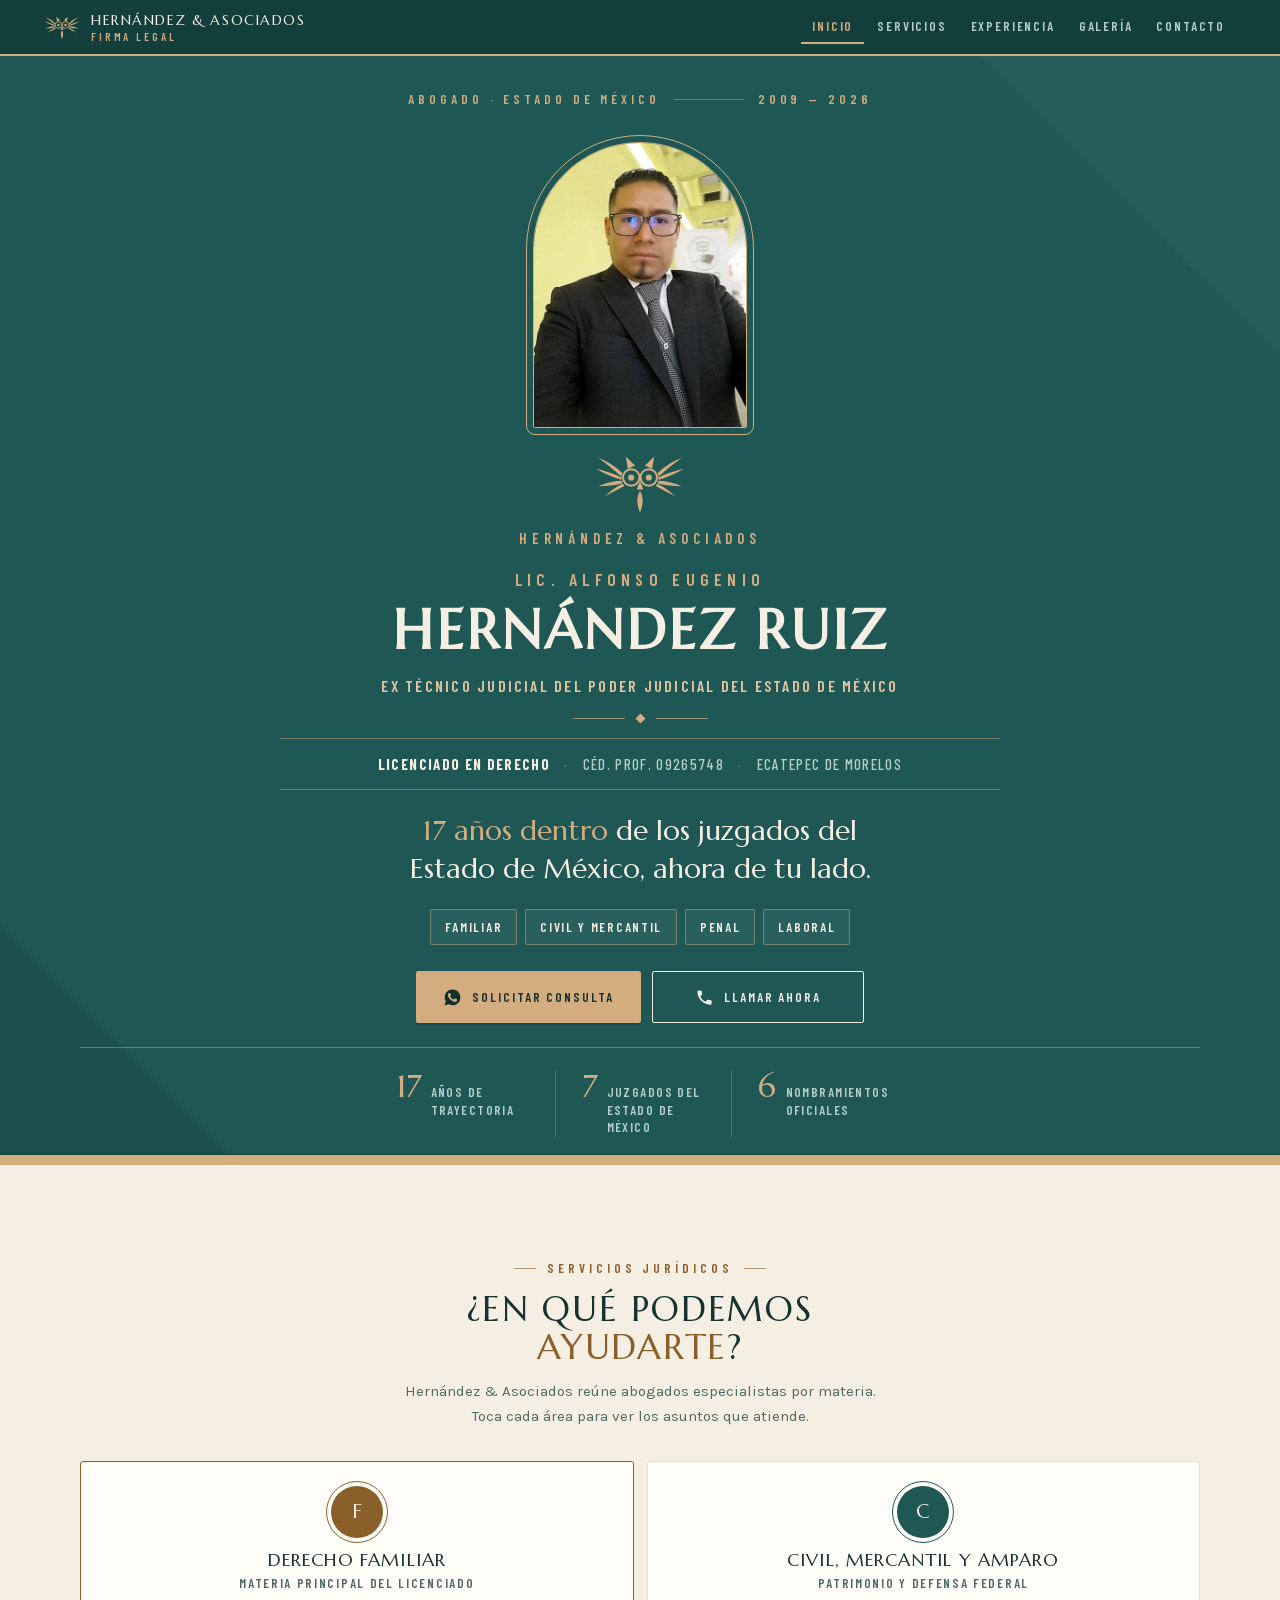
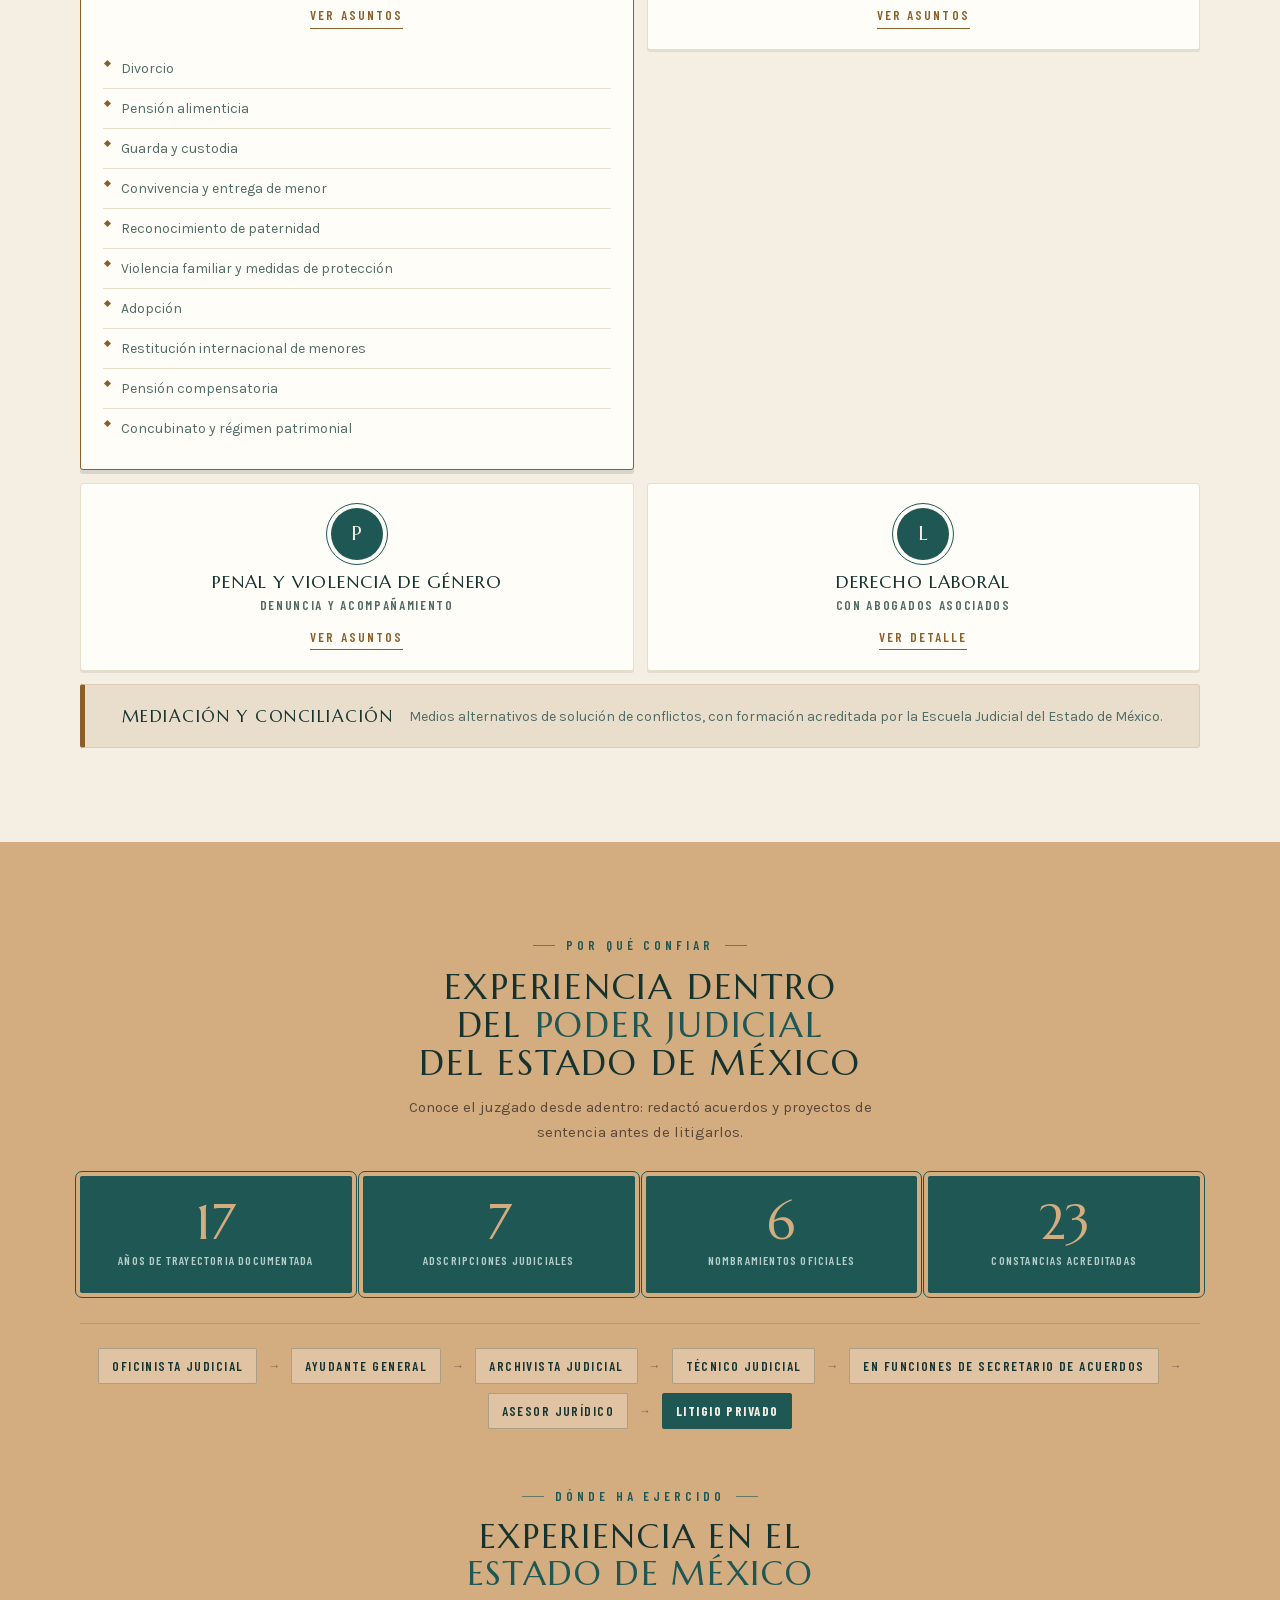
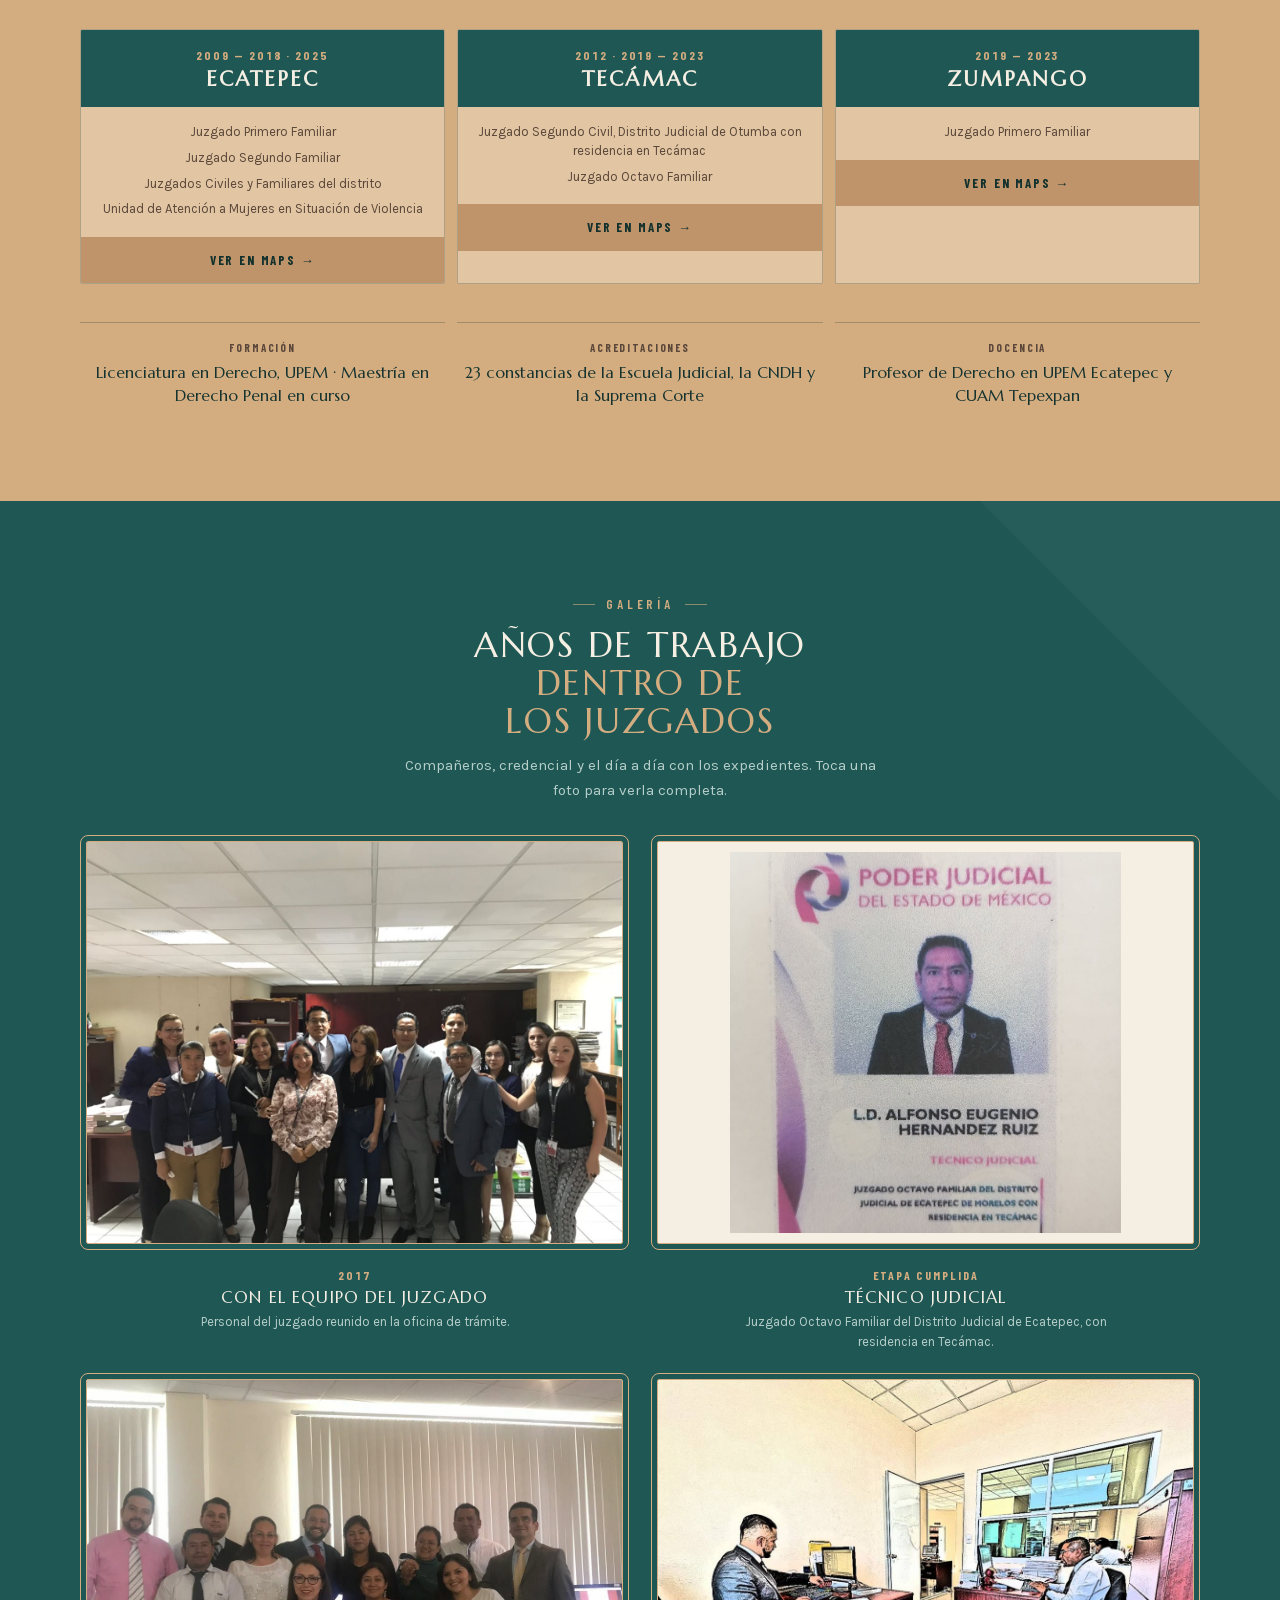
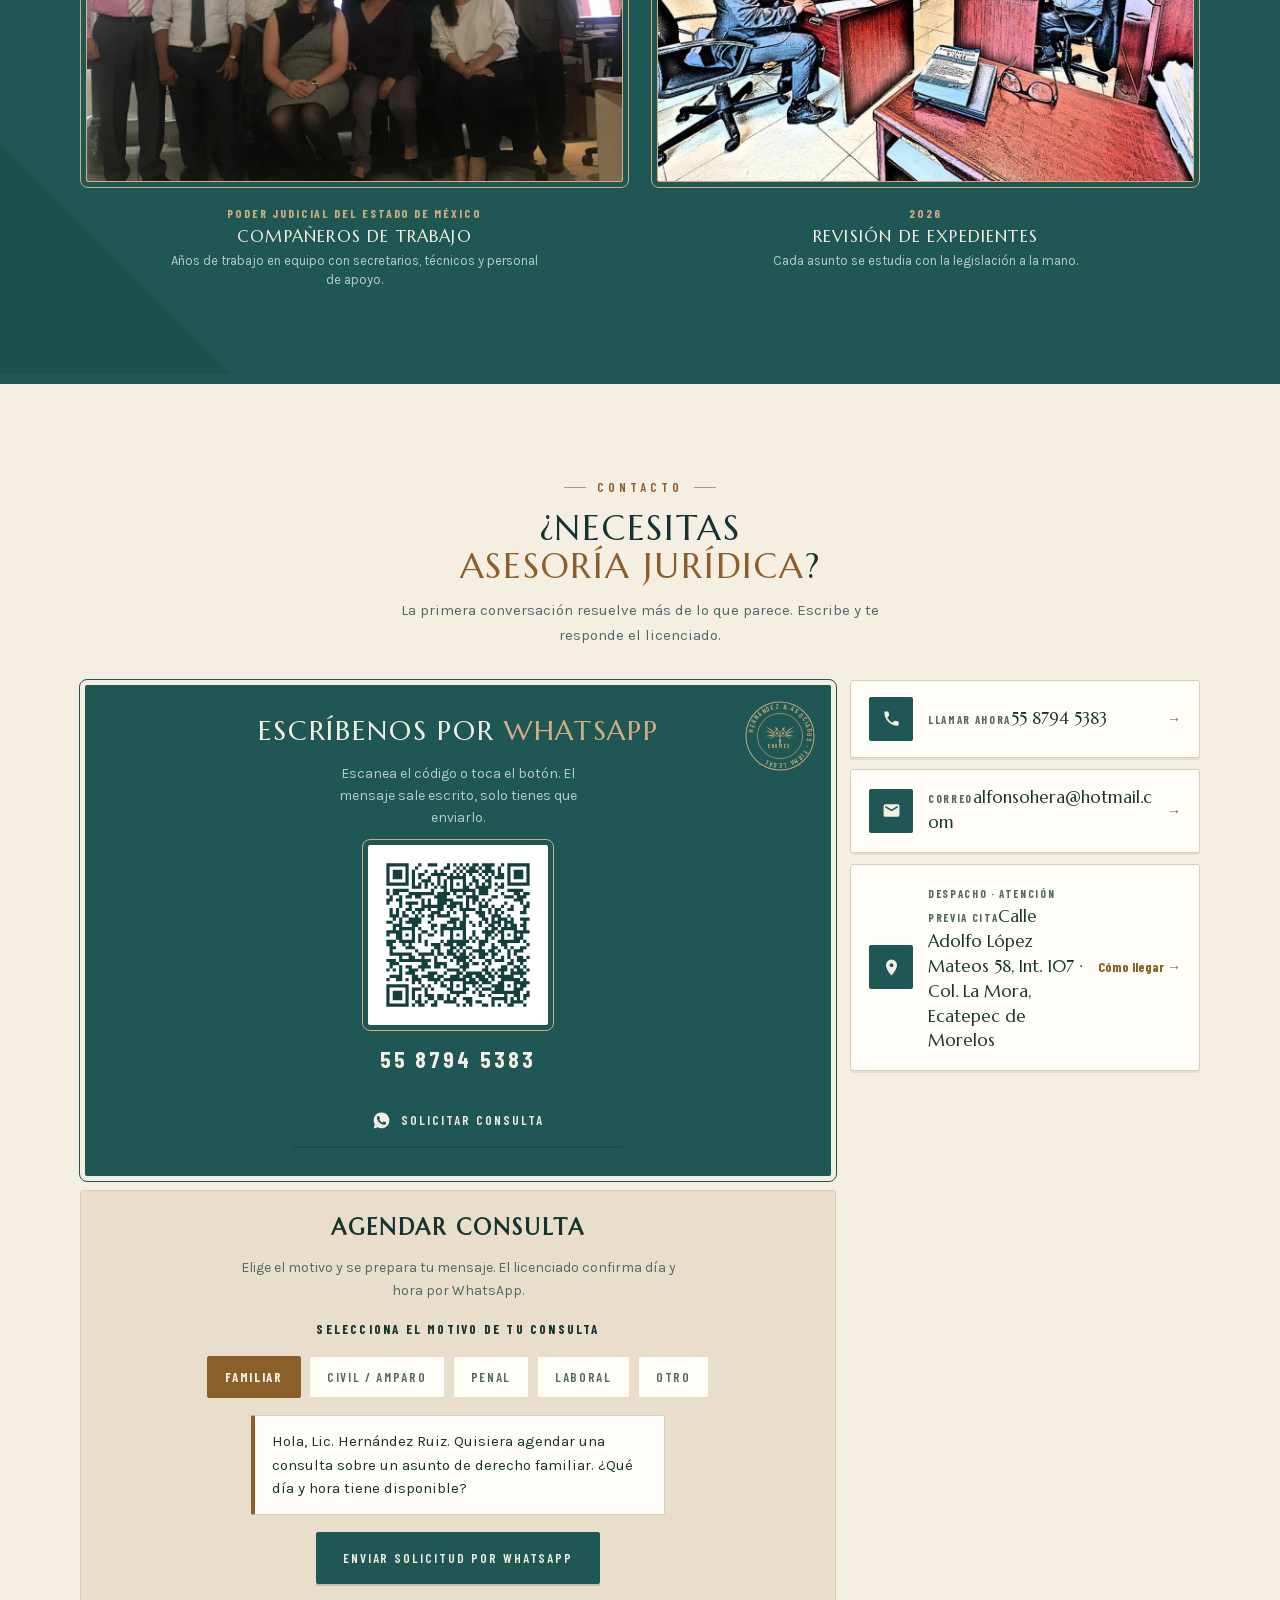
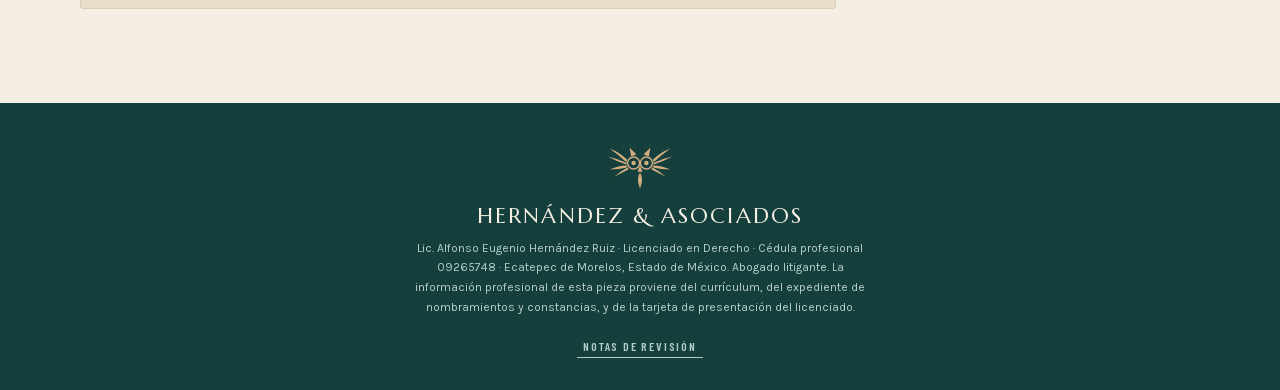
==== commit 7c19170e: "adding update locate to office" ====
--- a/index.html
+++ b/index.html
@@ -50,10 +50,9 @@
  "priceRange":"$$",
  "address":{
   "@type":"PostalAddress",
-  "streetAddress":"Cda. de Pensamientos, Mz 5, Lt 55 A",
+  "streetAddress":"Calle Adolfo López Mateos 58, Int. 107, Col. La Mora",
   "addressLocality":"Ecatepec de Morelos",
   "addressRegion":"Estado de México",
-  "postalCode":"55025",
   "addressCountry":"MX"
  },
  "areaServed":[
@@ -972,9 +971,9 @@
           <span class="go">→</span>
         </a>
 
-        <a class="tile" href="https://www.google.com/maps/search/?api=1&query=Cda.+de+Pensamientos+Mz+5+Lt+55+A+Col.+Del+Carmen+Ecatepec+de+Morelos+55025" target="_blank" rel="noopener">
+        <a class="tile" href="https://www.google.com/maps/search/?api=1&query=Calle+Adolfo+L%C3%B3pez+Mateos+58+Col.+La+Mora+Ecatepec+de+Morelos" target="_blank" rel="noopener">
           <span class="ic"><svg viewBox="0 0 24 24" aria-hidden="true"><path d="M12 2a7 7 0 00-7 7c0 5.25 7 13 7 13s7-7.75 7-13a7 7 0 00-7-7zm0 9.5A2.5 2.5 0 1112 6.5a2.5 2.5 0 010 5z"/></svg></span>
-          <span class="tx"><span class="k">Despacho · atención previa cita</span><span class="v">Cda. de Pensamientos, Mz 5, Lt 55 «A» · Col. Del Carmen, Ecatepec de Morelos, CP 55025</span></span>
+          <span class="tx"><span class="k">Despacho · atención previa cita</span><span class="v">Calle Adolfo López Mateos 58, Int. 107 · Col. La Mora, Ecatepec de Morelos</span></span>
           <span class="go">Cómo llegar →</span>
         </a>
       </div>
@@ -1032,7 +1031,7 @@
         <li><b>17 años, 2009–2026</b> Se cuentan desde el primer nombramiento en archivo, el oficio 005425 del 26 de junio de 2009. El currículum menciona servicio voluntario desde 2005; si ese dato se acredita, serían 21.</li>
         <li><b>WhatsApp activo</b> El 55 8794 5383 recibe WhatsApp. El QR ya se puede imprimir.</li>
         <li><b>Firma</b> Hernández &amp; Asociados, con el búho de la tarjeta como emblema, redibujado en vector.</li>
-        <li><b>Despacho</b> Cda. de Pensamientos, Mz 5, Lt 55 «A», Col. Del Carmen, Ecatepec de Morelos, CP 55025, con la nota «atención previa cita».</li>
+        <li><b>Despacho</b> Calle Adolfo López Mateos 58, Int. 107, Col. La Mora, Ecatepec de Morelos, con la nota «atención previa cita».</li>
         <li><b>Áreas</b> Familiar, civil y mercantil, penal y laboral. Laboral y penal se llevan con abogados asociados.</li>
       </ul>
     </div>
@@ -1052,7 +1051,6 @@
     <div class="ngroup">
       <span class="kicker"><span class="sw"></span>Criterios que conviene revisar</span>
       <ul class="nlist">
-        <li><b>Domicilio particular</b> La dirección publicada es la que figura en el currículum como domicilio personal. Para quien lleva asuntos de violencia familiar y de género, publicar dónde vive tiene un riesgo real: la contraparte también lo lee. Conviene valorar una oficina, un domicilio convencional o dejar solo la colonia.</li>
         <li><b>Correo institucional</b> La tarjeta trae alfonsoeugenio.hernandez@pjedomex.gob.mx. No se publicó: es cuenta del Poder Judicial, él ya salió de ahí y en publicidad privada se lee como respaldo institucional. Se publica solo el correo personal.</li>
         <li><b>Alcance penal</b> Lo documentado en su expediente es denuncia, acompañamiento y seguimiento de carpeta. Por eso la materia se presenta así y no como defensa en juicio. Si los asociados litigan penal en juicio, se amplía con su respaldo.</li>
         <li><b>Maestría</b> Se anuncia «en curso» porque título y cédula están en trámite. No debe usarse el tratamiento de «Maestro en Derecho» todavía.</li>
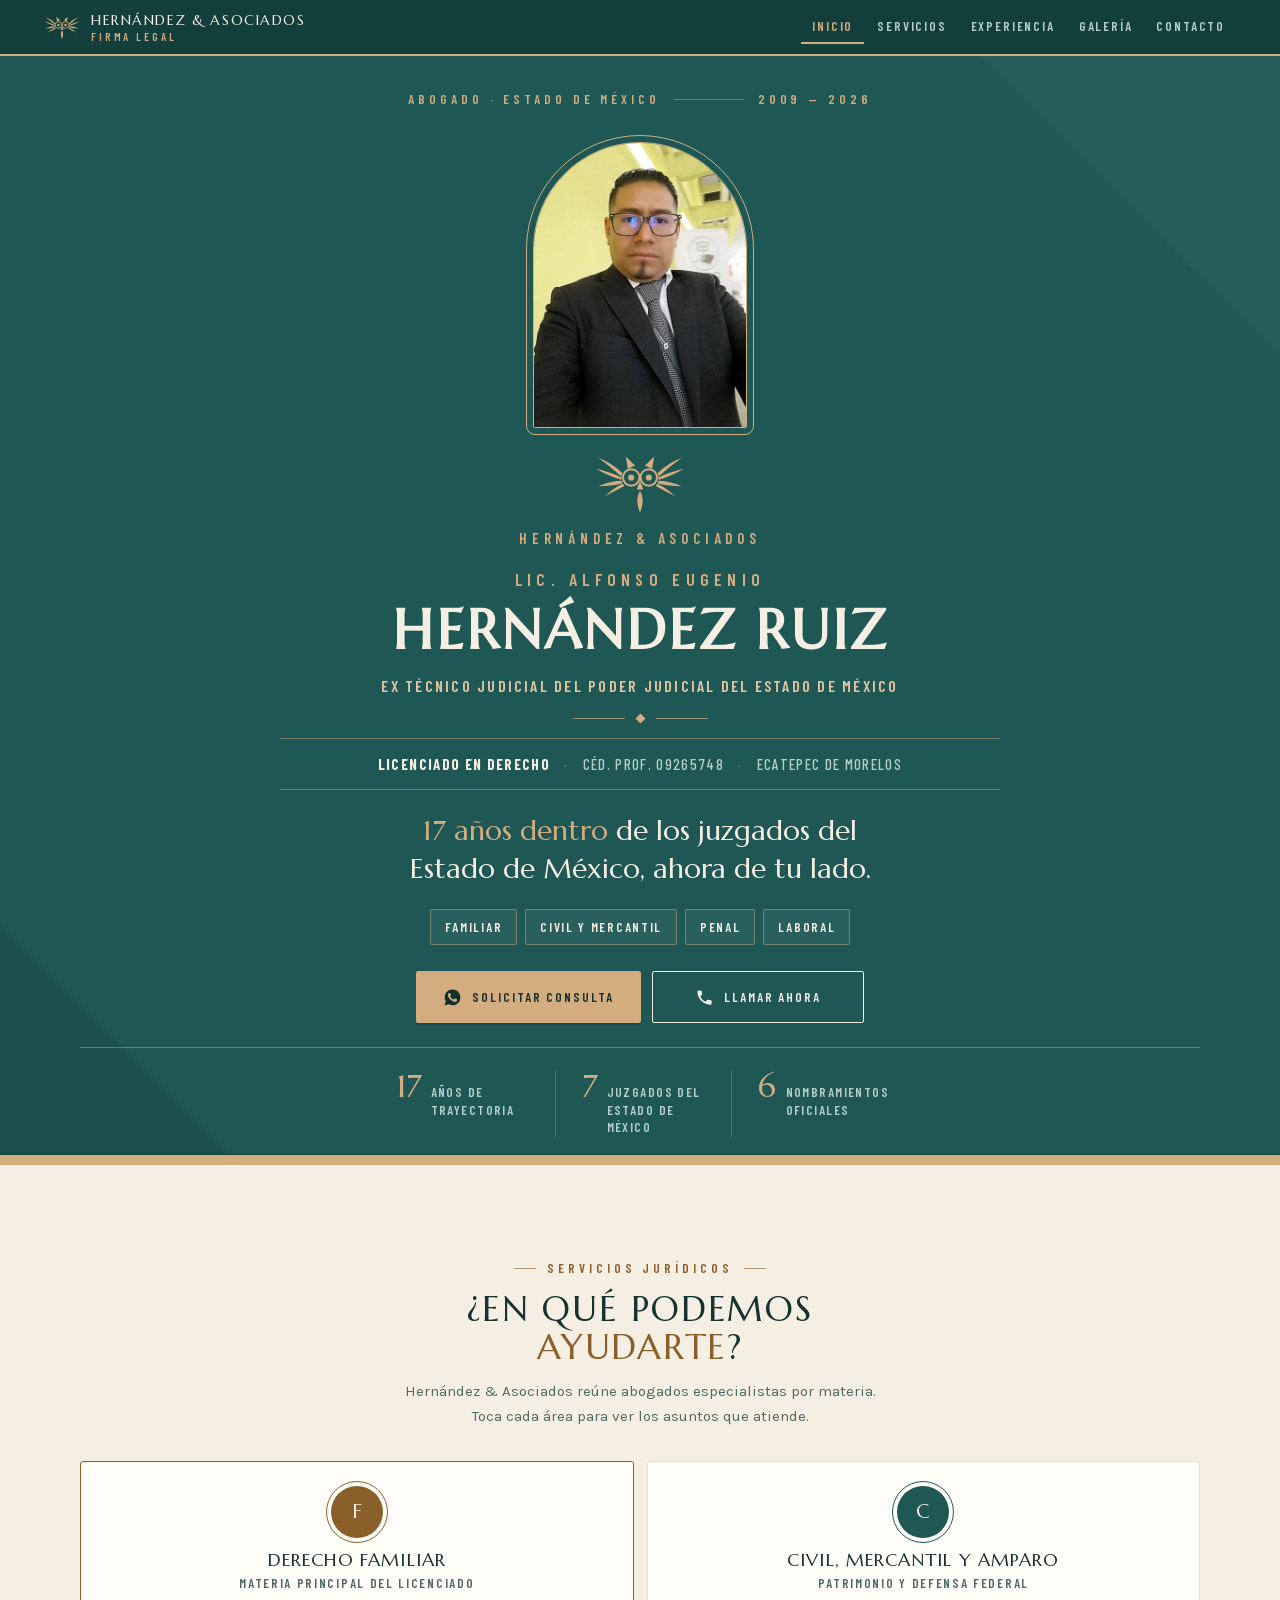
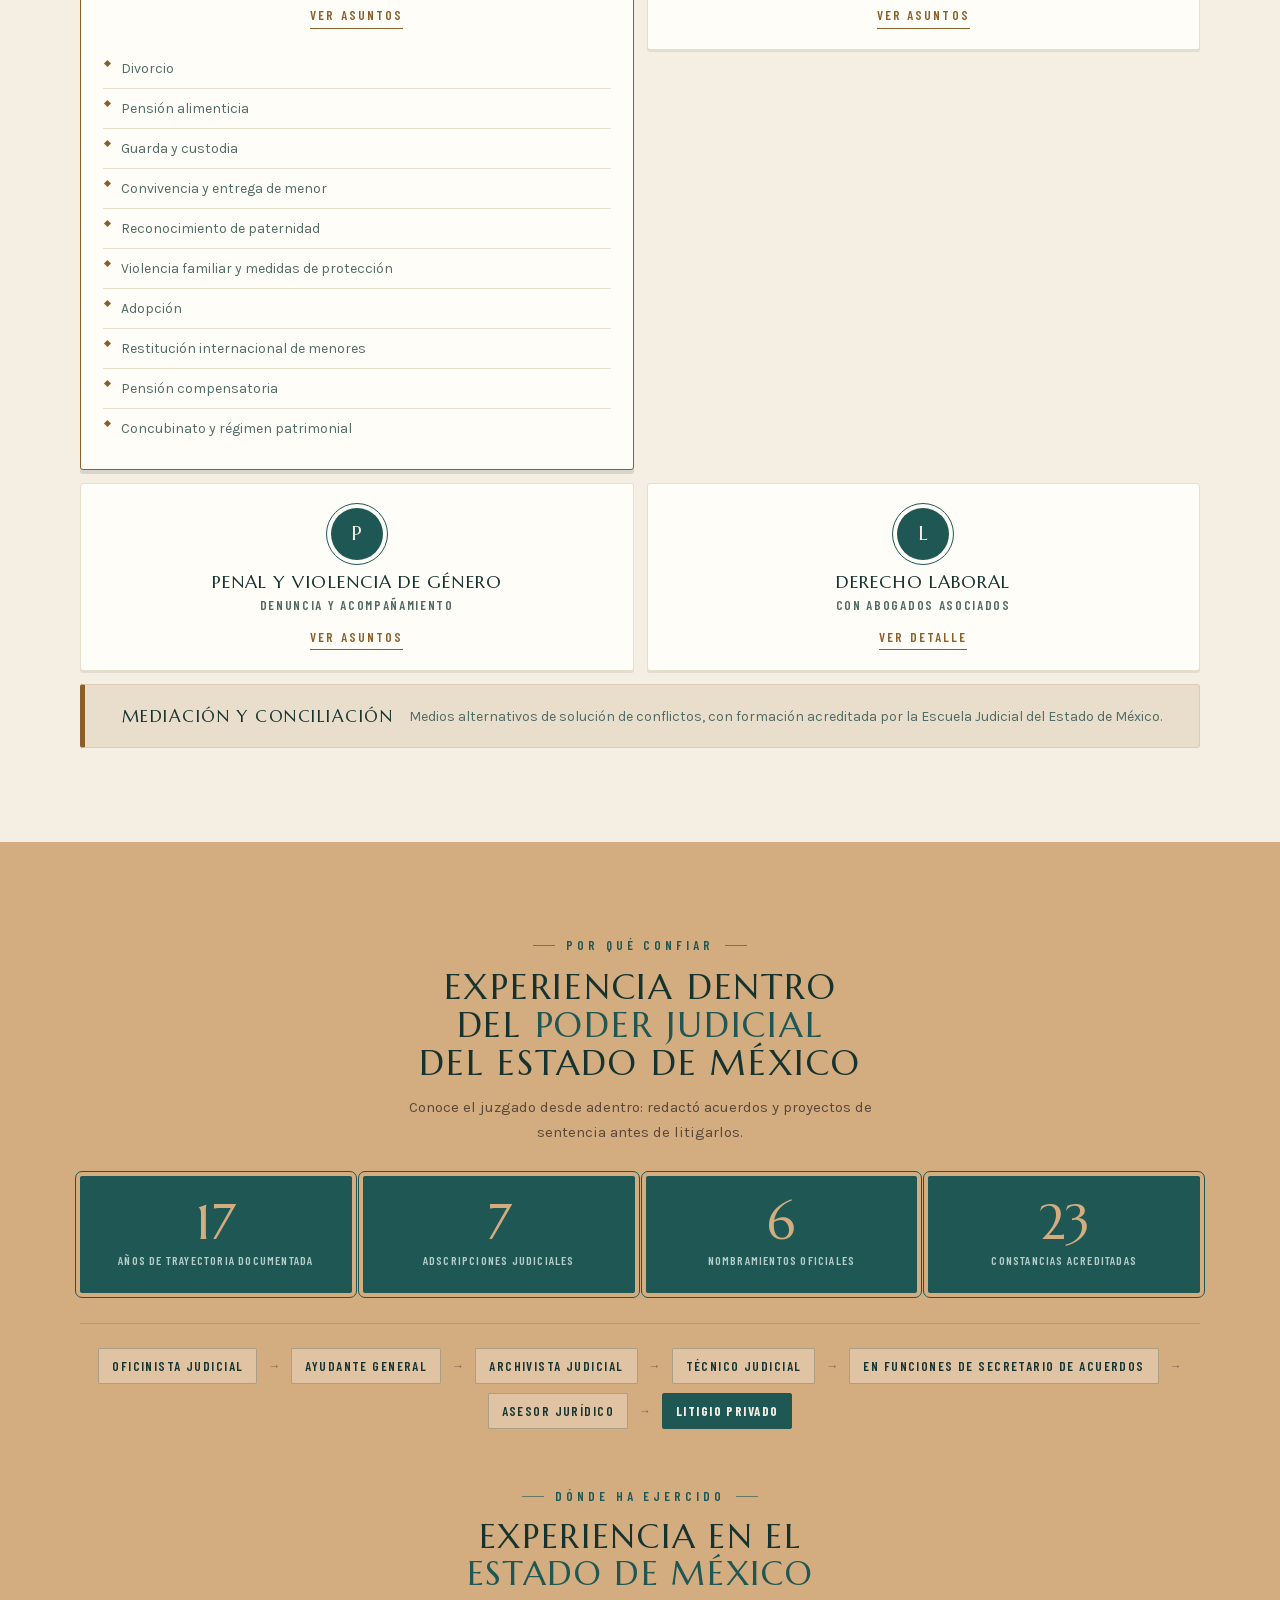
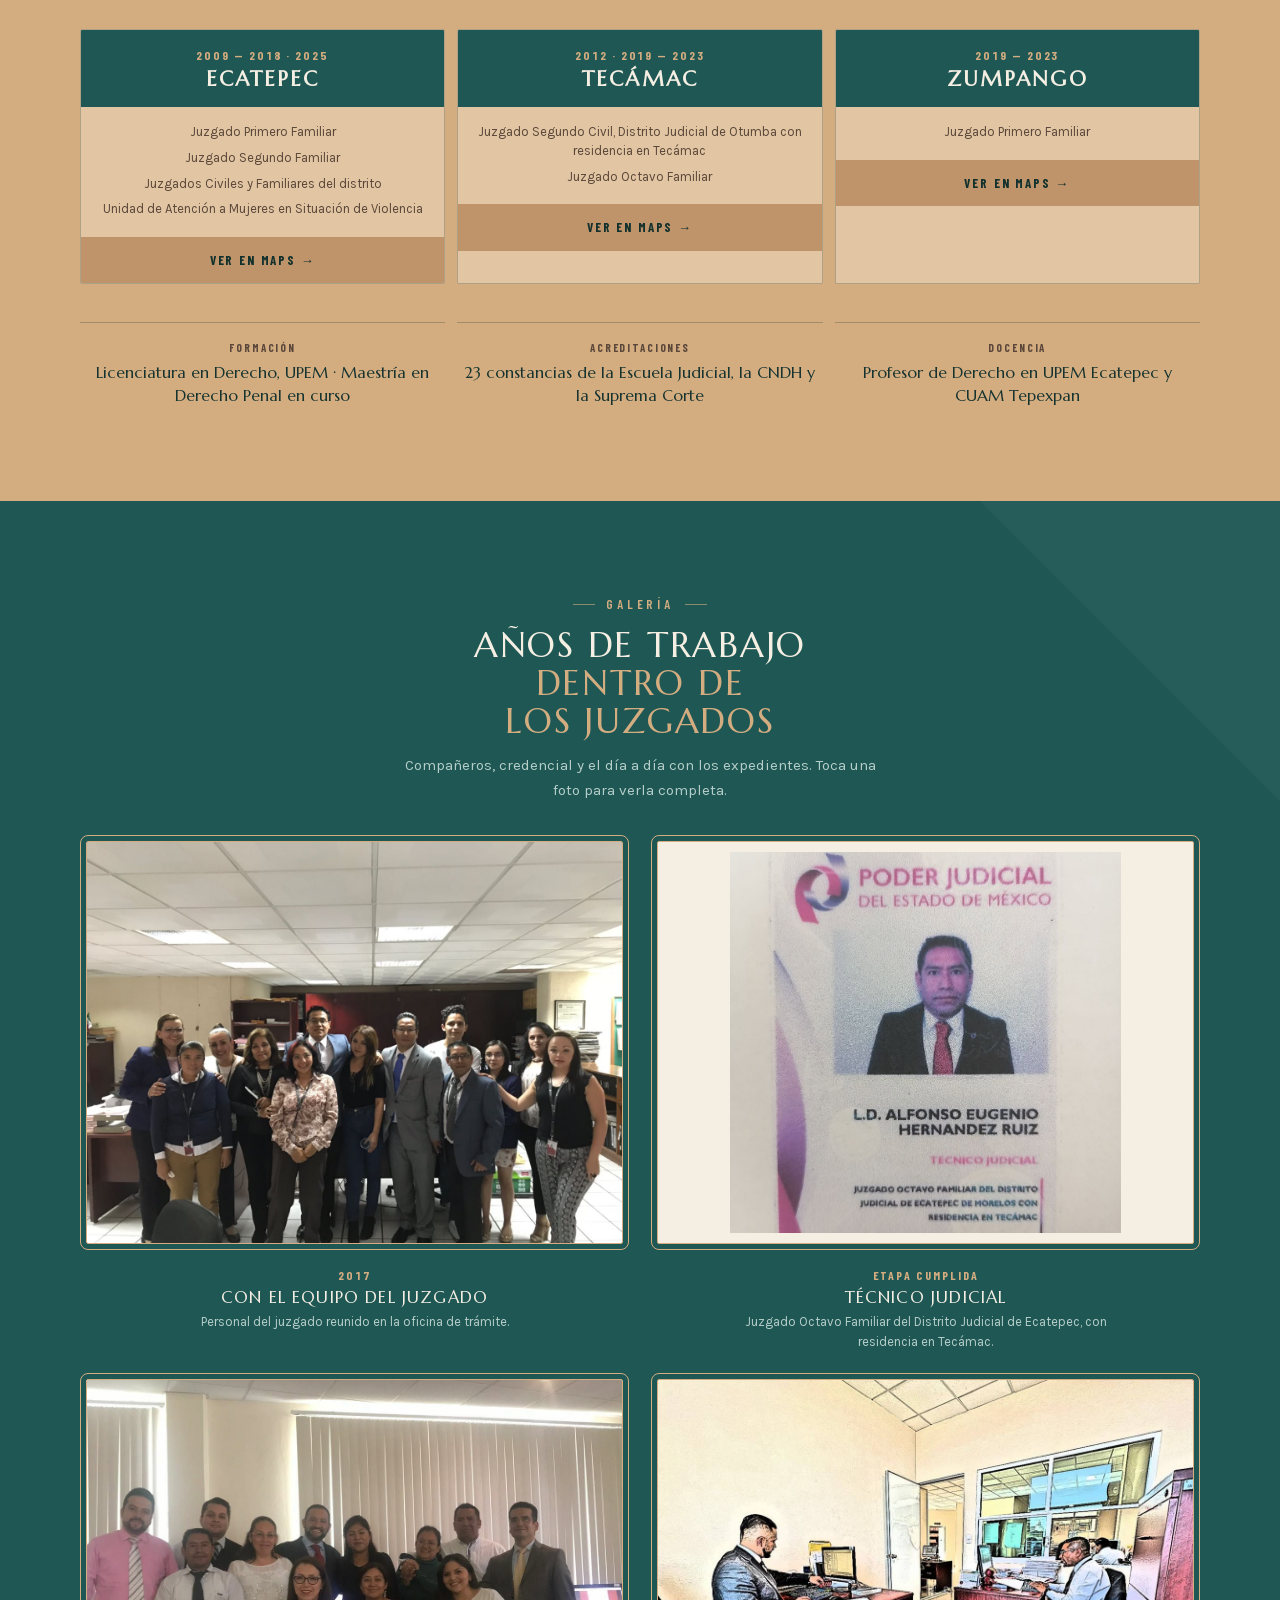
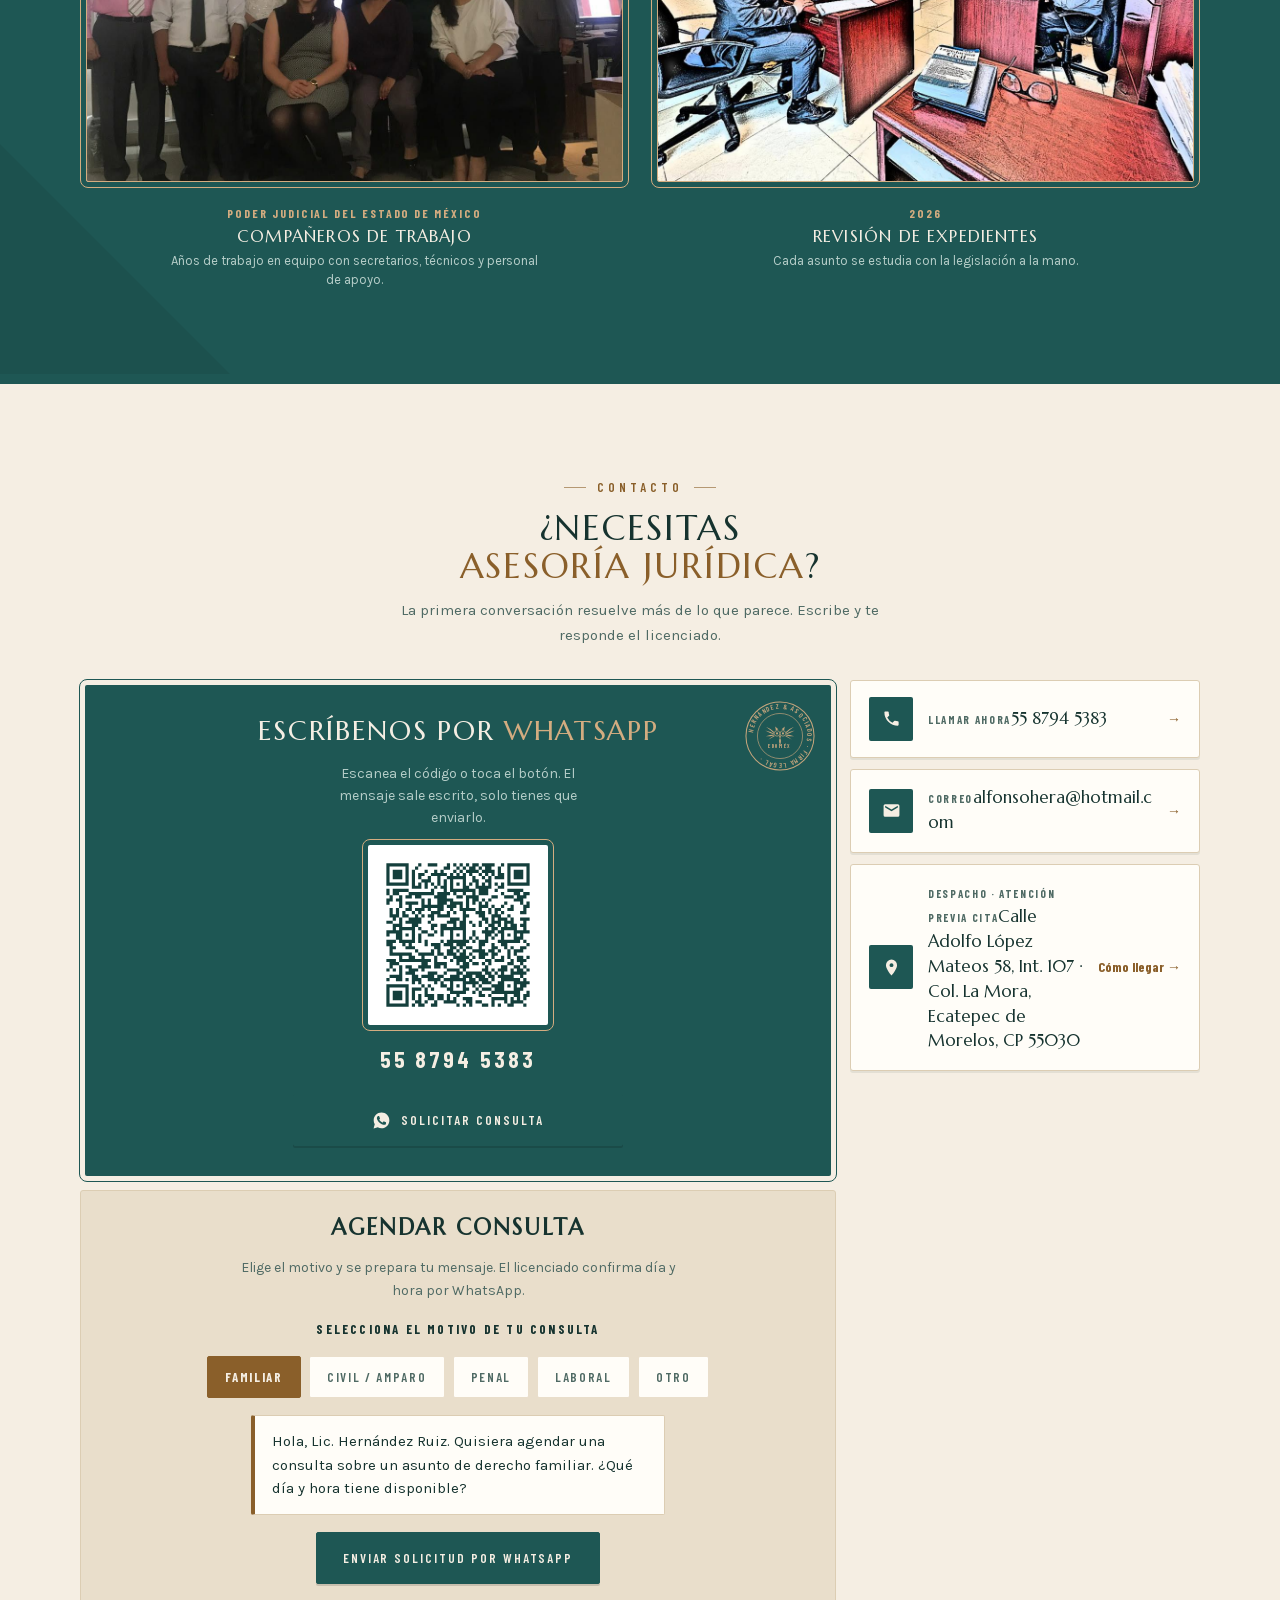
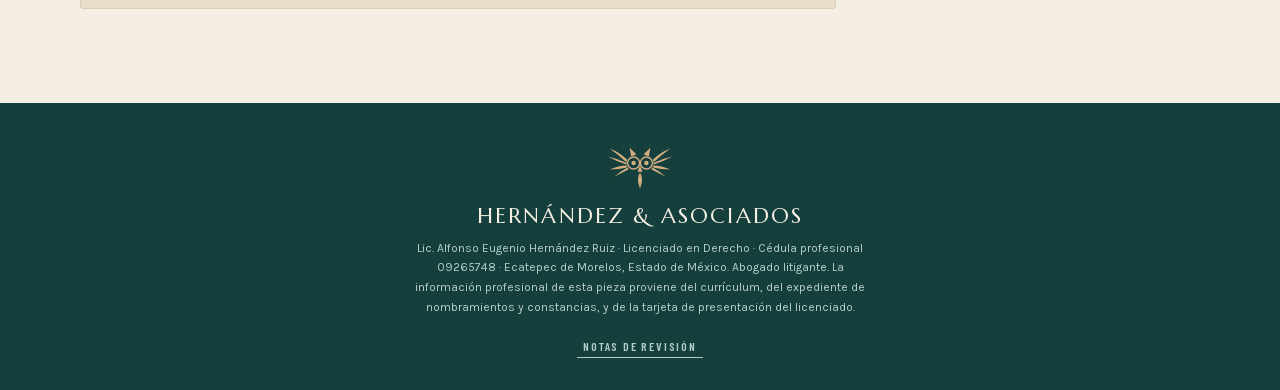
==== commit da94149a: "adding fix to maps redirect" ====
--- a/index.html
+++ b/index.html
@@ -53,6 +53,7 @@
   "streetAddress":"Calle Adolfo López Mateos 58, Int. 107, Col. La Mora",
   "addressLocality":"Ecatepec de Morelos",
   "addressRegion":"Estado de México",
+  "postalCode":"55030",
   "addressCountry":"MX"
  },
  "areaServed":[
@@ -971,9 +972,9 @@
           <span class="go">→</span>
         </a>
 
-        <a class="tile" href="https://www.google.com/maps/search/?api=1&query=Calle+Adolfo+L%C3%B3pez+Mateos+58+Col.+La+Mora+Ecatepec+de+Morelos" target="_blank" rel="noopener">
+        <a class="tile" href="https://www.google.com/maps/dir/?api=1&destination=Adolfo+L%C3%B3pez+Mateos+58%2C+La+Mora%2C+55030+Ecatepec+de+Morelos%2C+M%C3%A9x." target="_blank" rel="noopener">
           <span class="ic"><svg viewBox="0 0 24 24" aria-hidden="true"><path d="M12 2a7 7 0 00-7 7c0 5.25 7 13 7 13s7-7.75 7-13a7 7 0 00-7-7zm0 9.5A2.5 2.5 0 1112 6.5a2.5 2.5 0 010 5z"/></svg></span>
-          <span class="tx"><span class="k">Despacho · atención previa cita</span><span class="v">Calle Adolfo López Mateos 58, Int. 107 · Col. La Mora, Ecatepec de Morelos</span></span>
+          <span class="tx"><span class="k">Despacho · atención previa cita</span><span class="v">Calle Adolfo López Mateos 58, Int. 107 · Col. La Mora, Ecatepec de Morelos, CP 55030</span></span>
           <span class="go">Cómo llegar →</span>
         </a>
       </div>
@@ -1031,7 +1032,7 @@
         <li><b>17 años, 2009–2026</b> Se cuentan desde el primer nombramiento en archivo, el oficio 005425 del 26 de junio de 2009. El currículum menciona servicio voluntario desde 2005; si ese dato se acredita, serían 21.</li>
         <li><b>WhatsApp activo</b> El 55 8794 5383 recibe WhatsApp. El QR ya se puede imprimir.</li>
         <li><b>Firma</b> Hernández &amp; Asociados, con el búho de la tarjeta como emblema, redibujado en vector.</li>
-        <li><b>Despacho</b> Calle Adolfo López Mateos 58, Int. 107, Col. La Mora, Ecatepec de Morelos, con la nota «atención previa cita».</li>
+        <li><b>Despacho</b> Calle Adolfo López Mateos 58, Int. 107, Col. La Mora, Ecatepec de Morelos, CP 55030, con la nota «atención previa cita».</li>
         <li><b>Áreas</b> Familiar, civil y mercantil, penal y laboral. Laboral y penal se llevan con abogados asociados.</li>
       </ul>
     </div>
